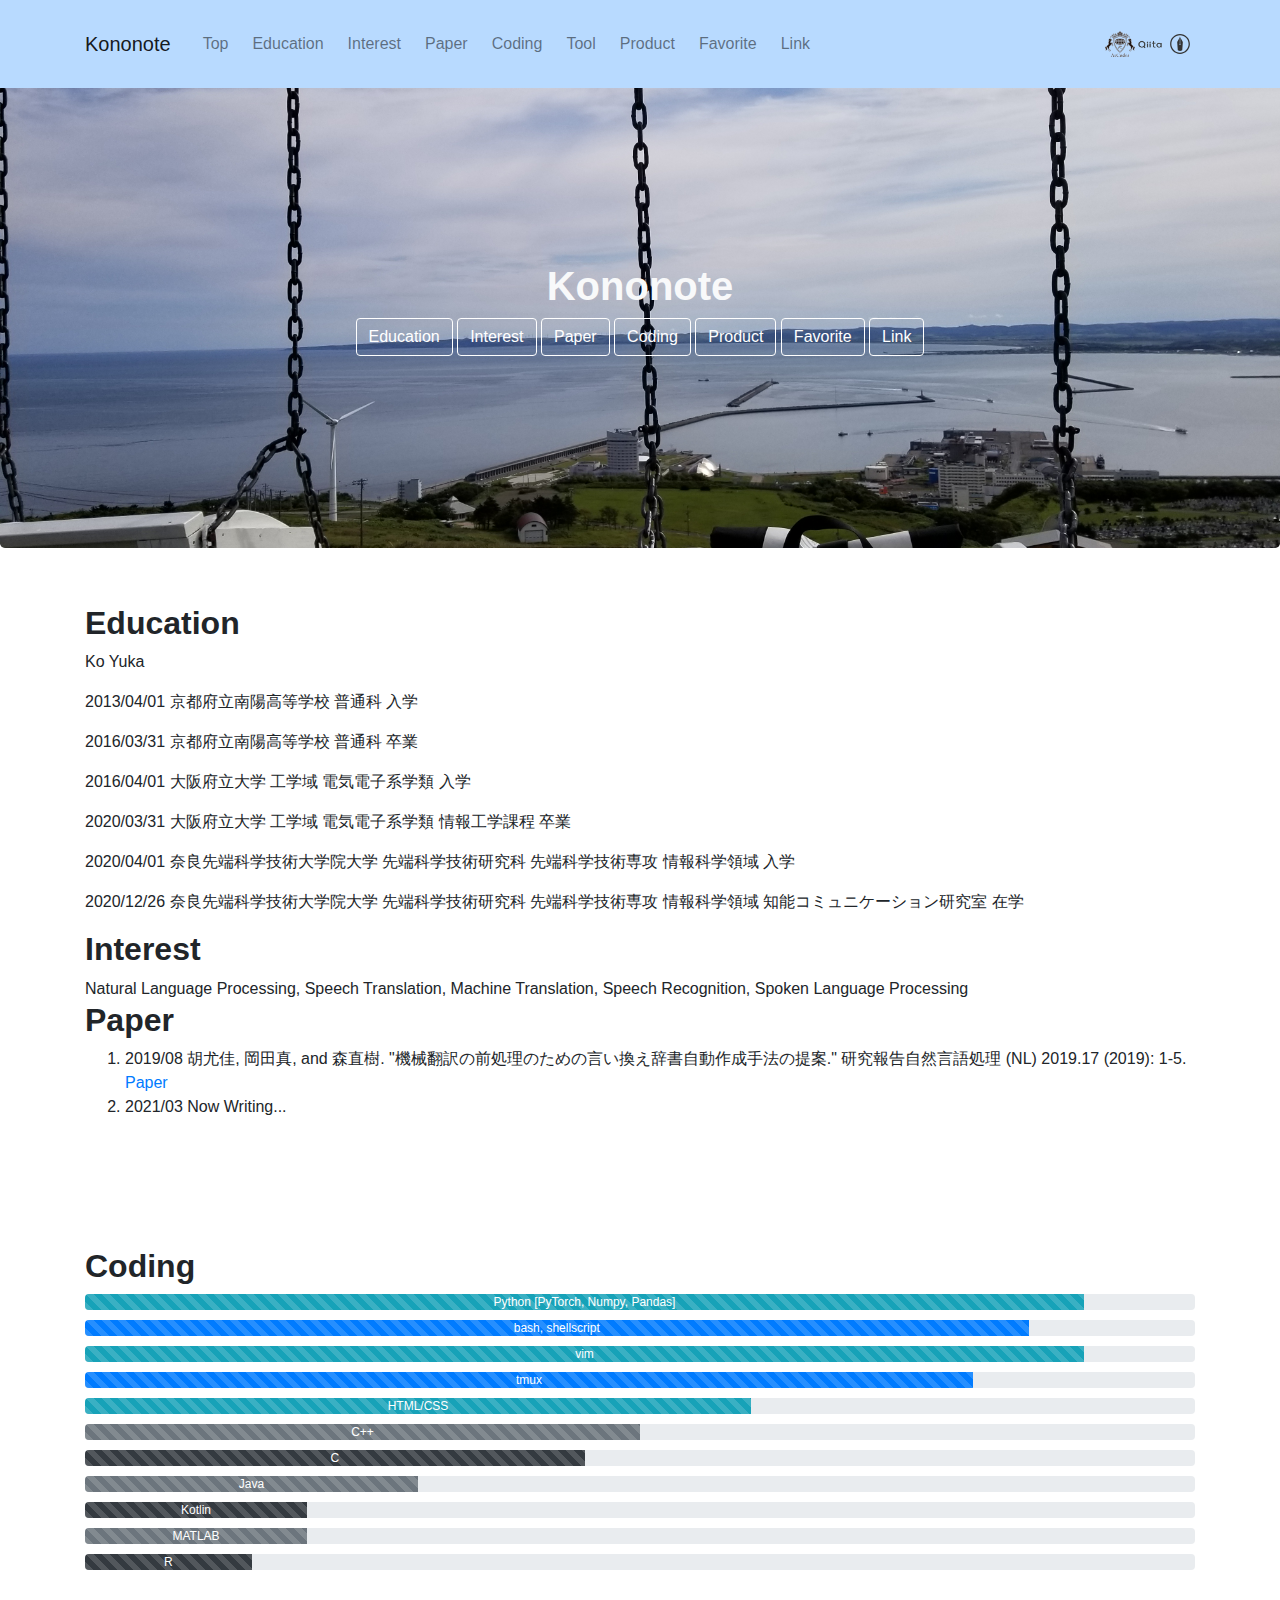
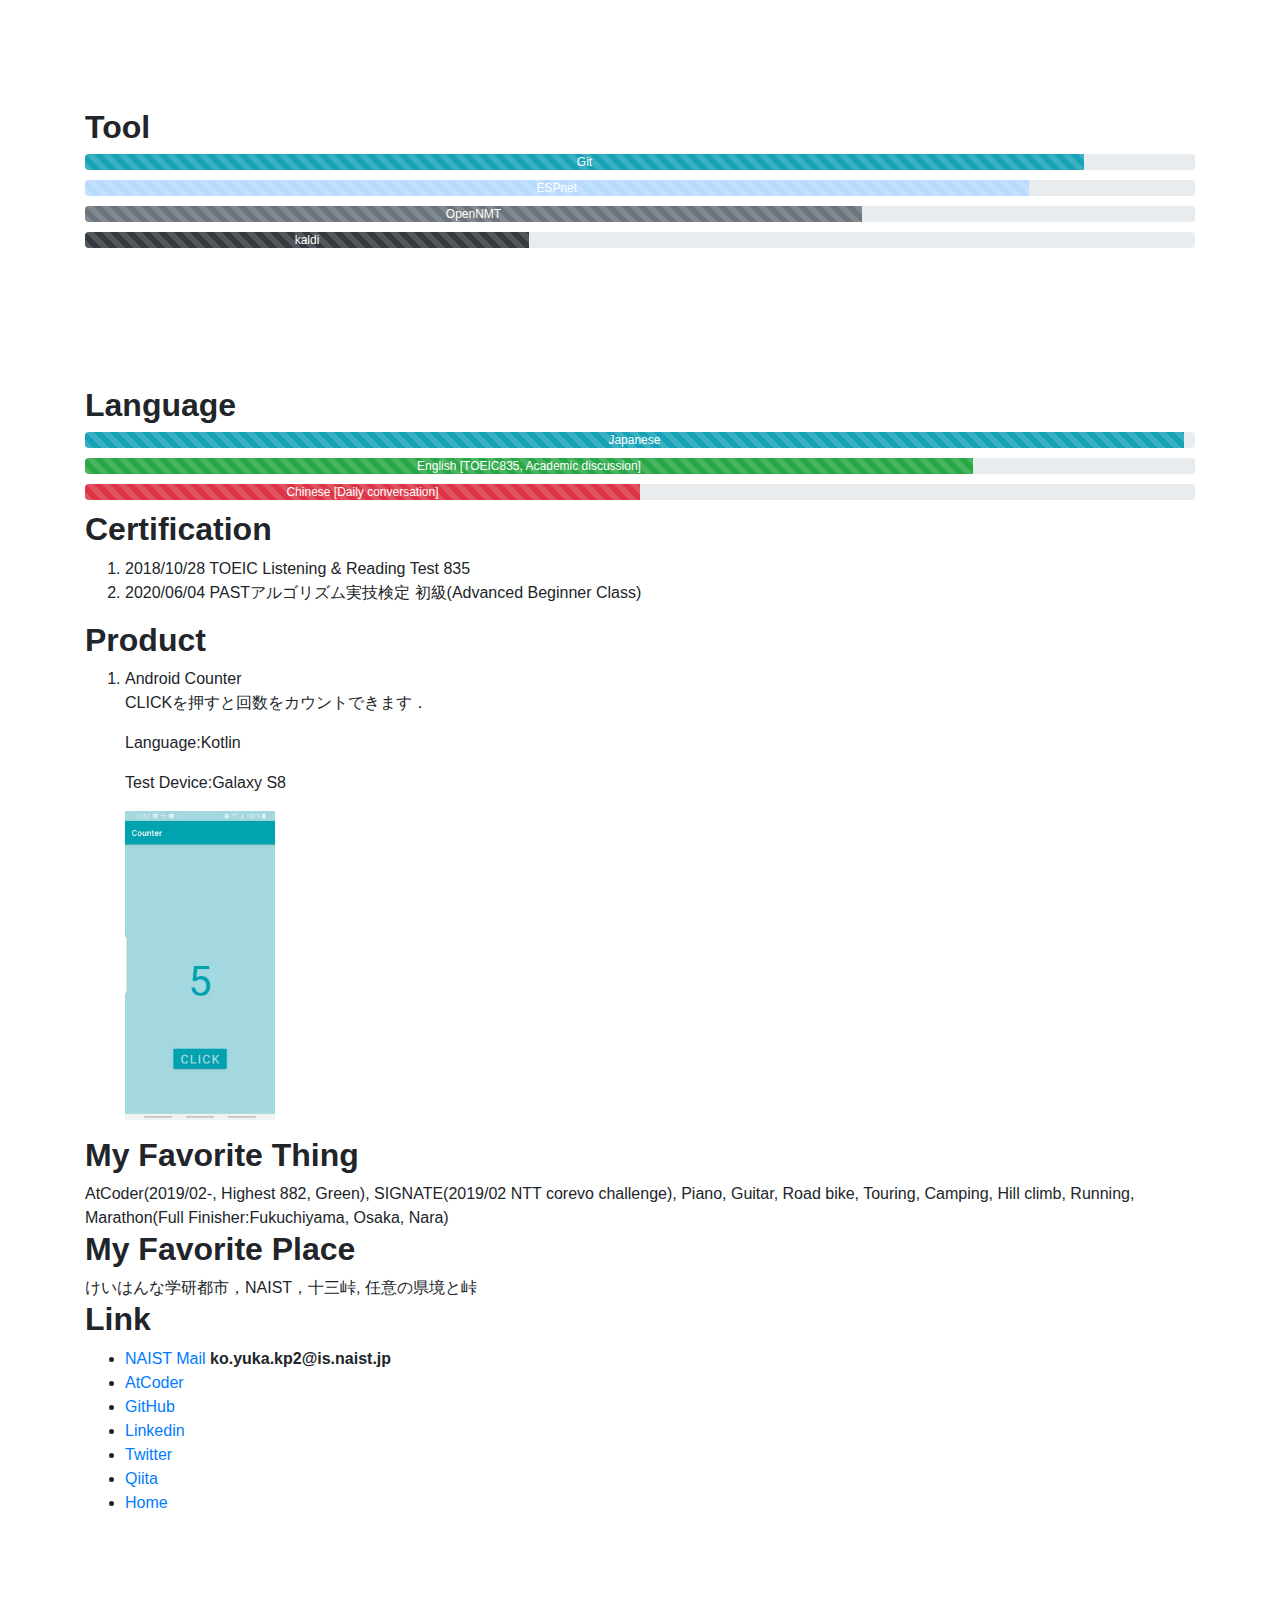
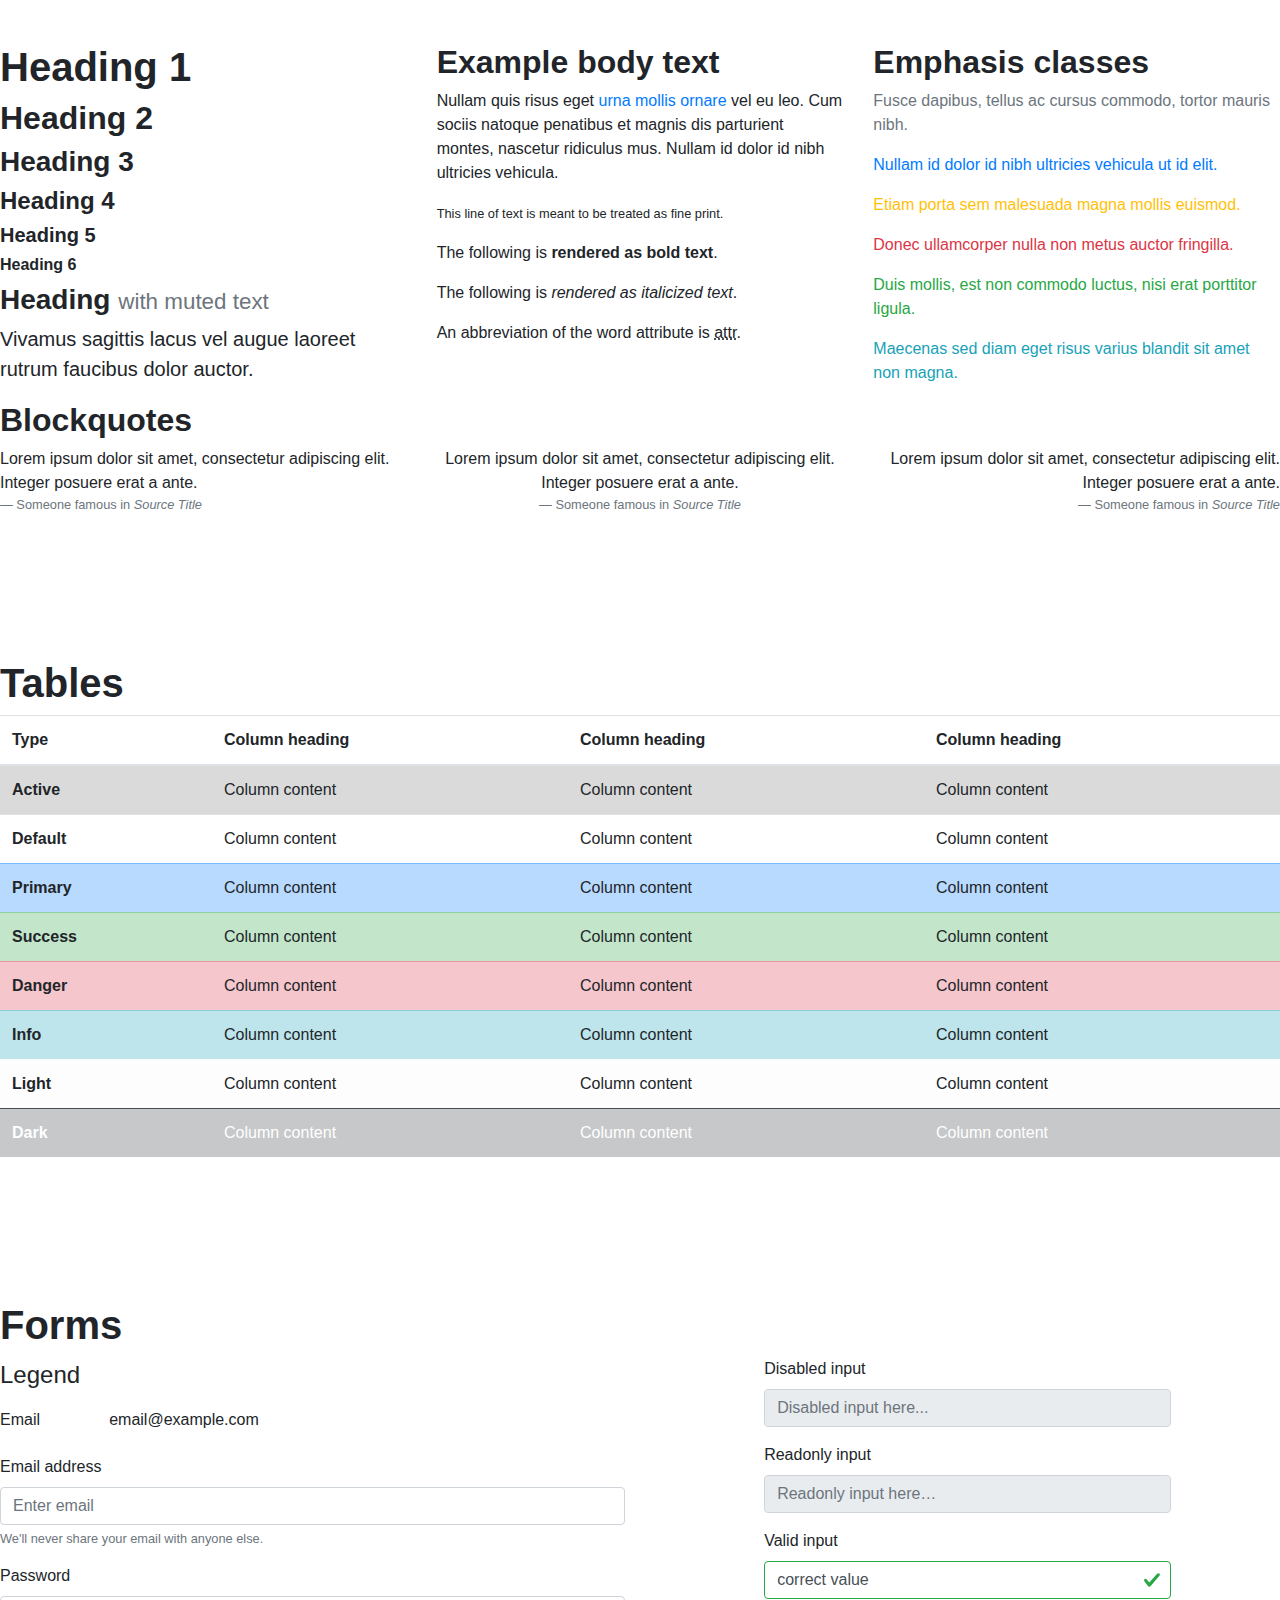
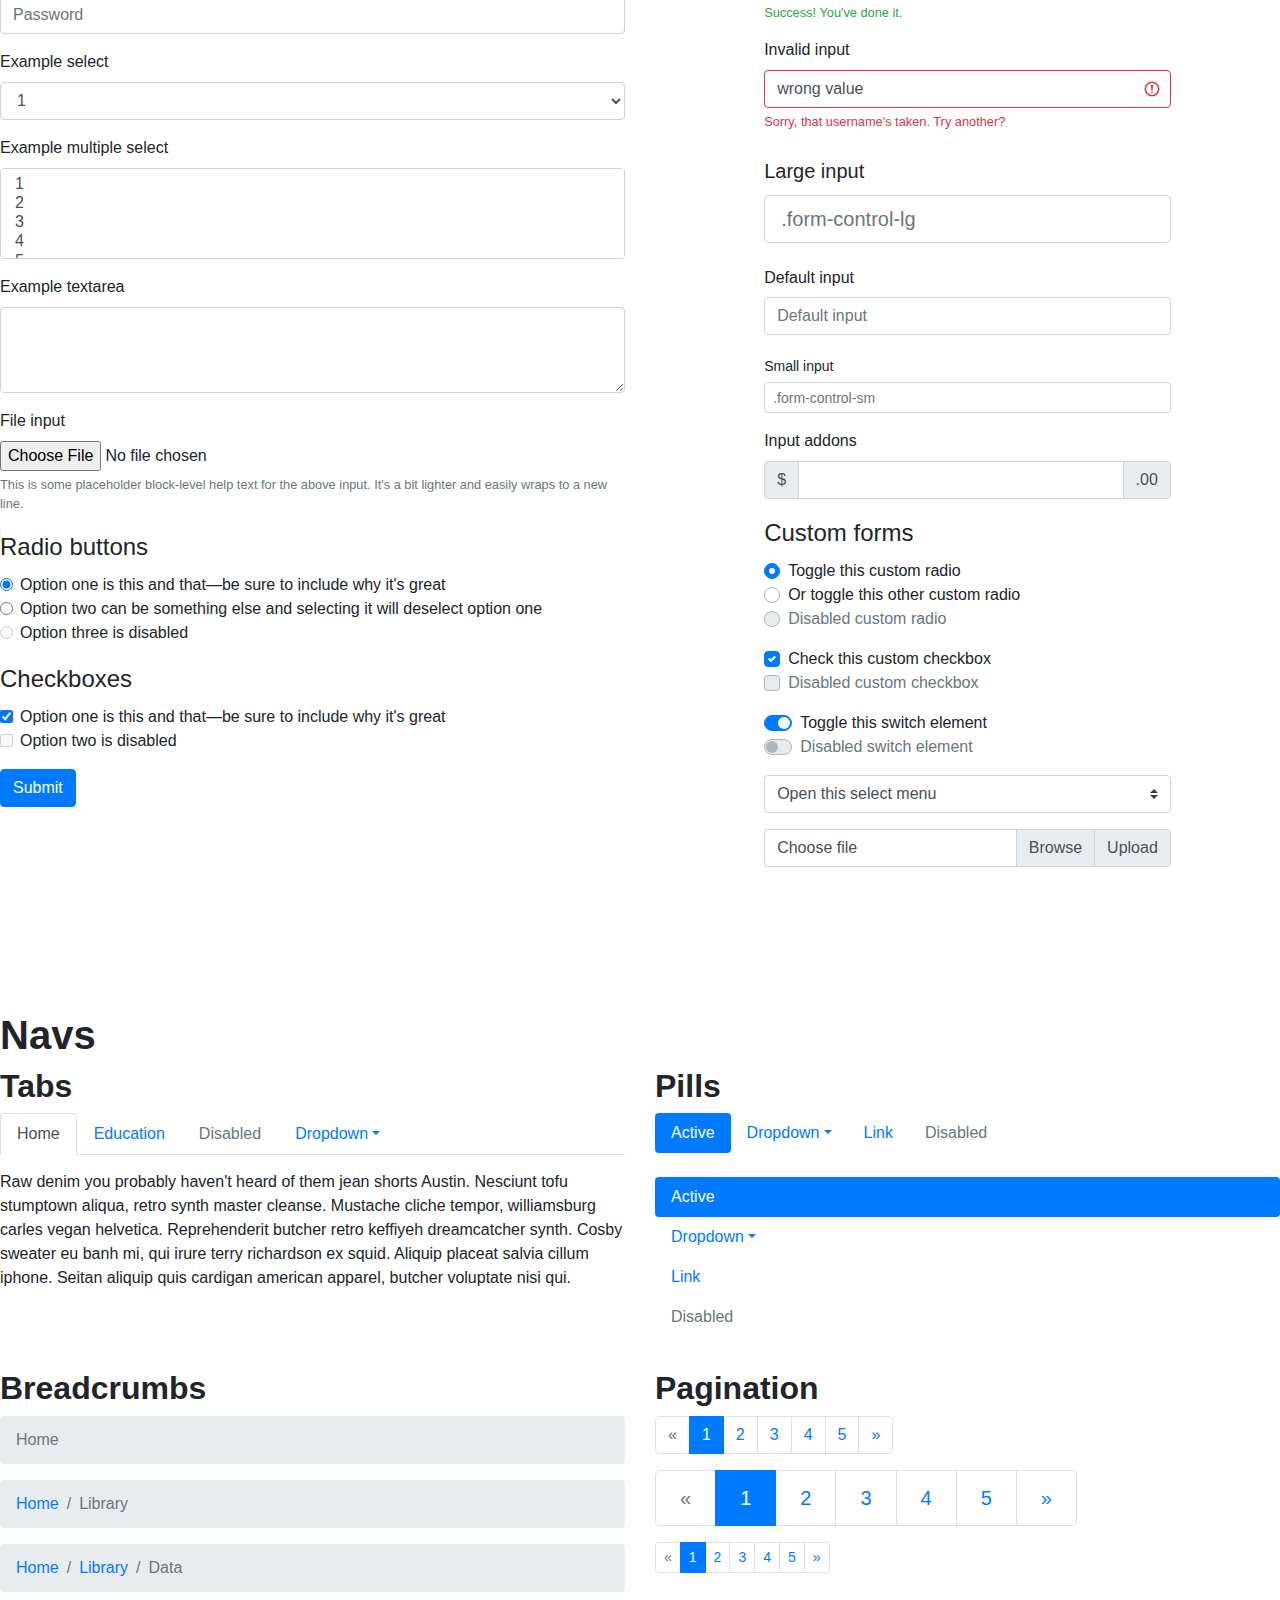
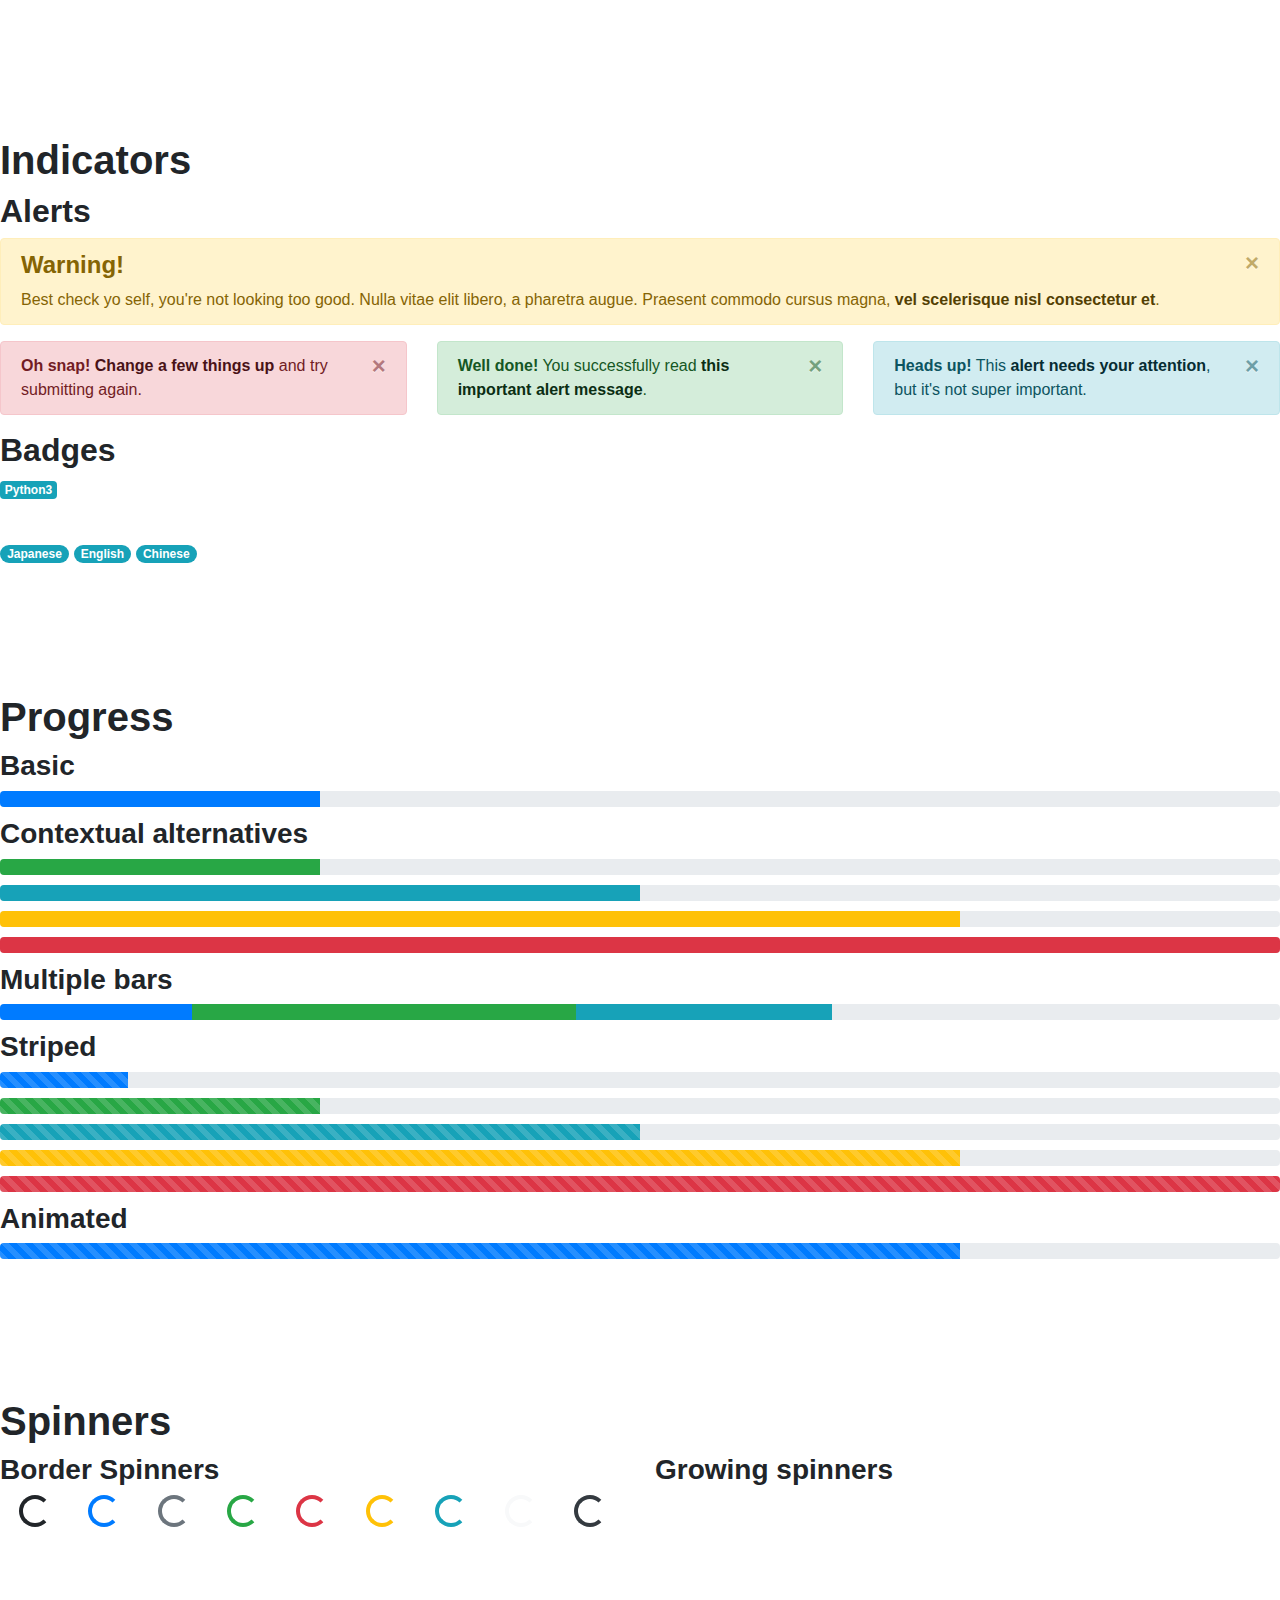
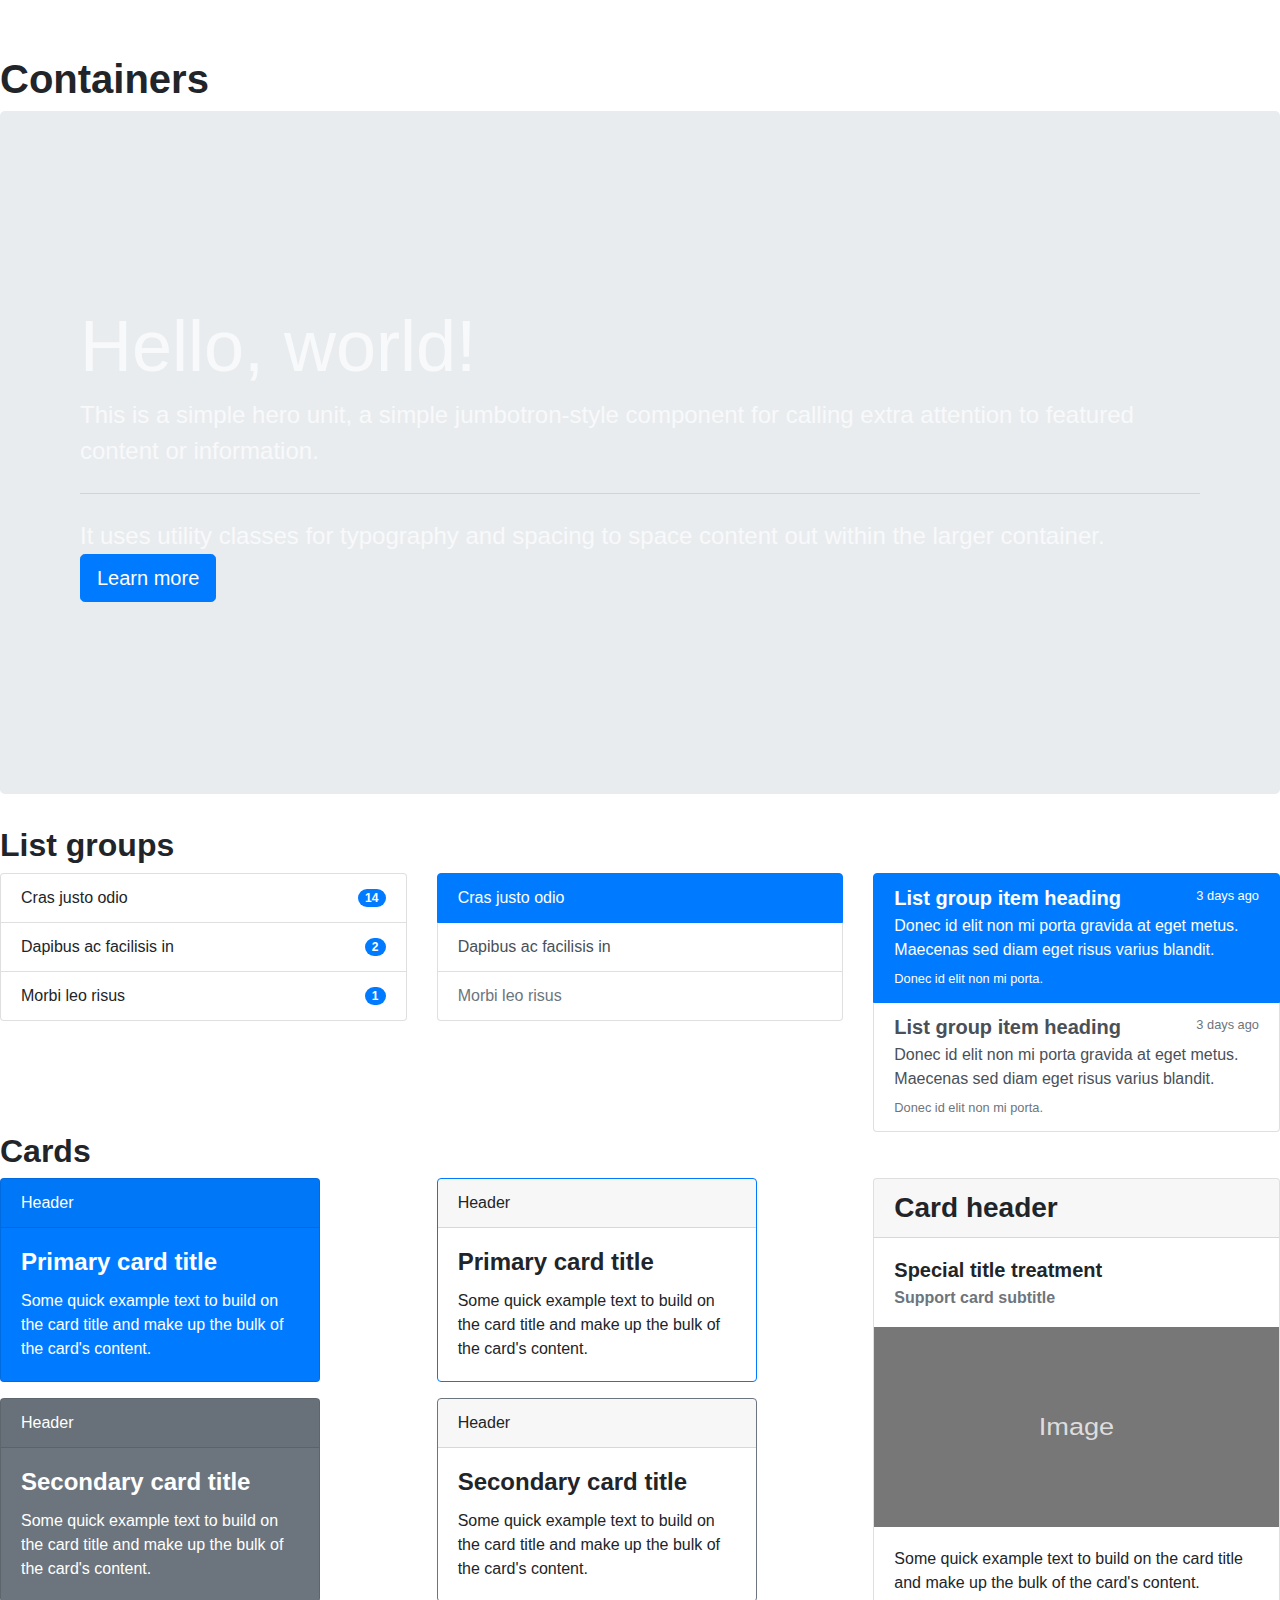
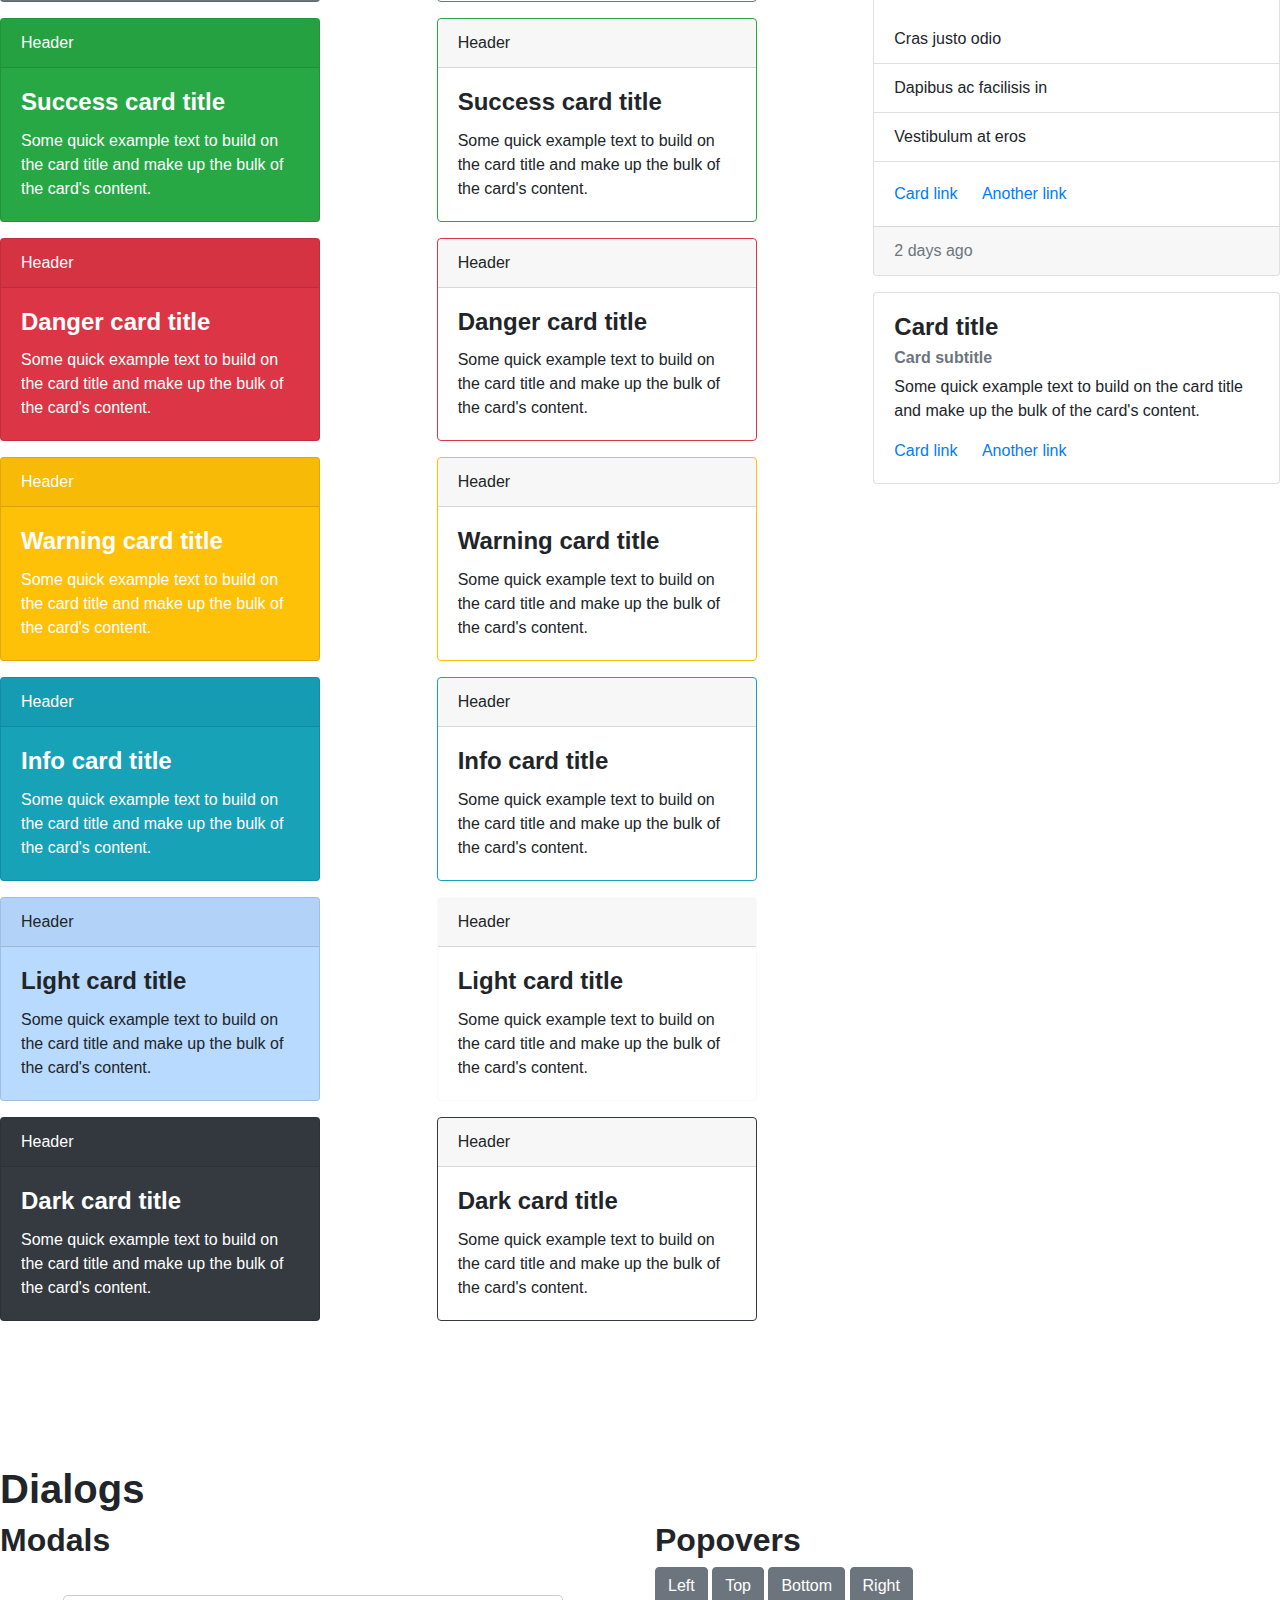
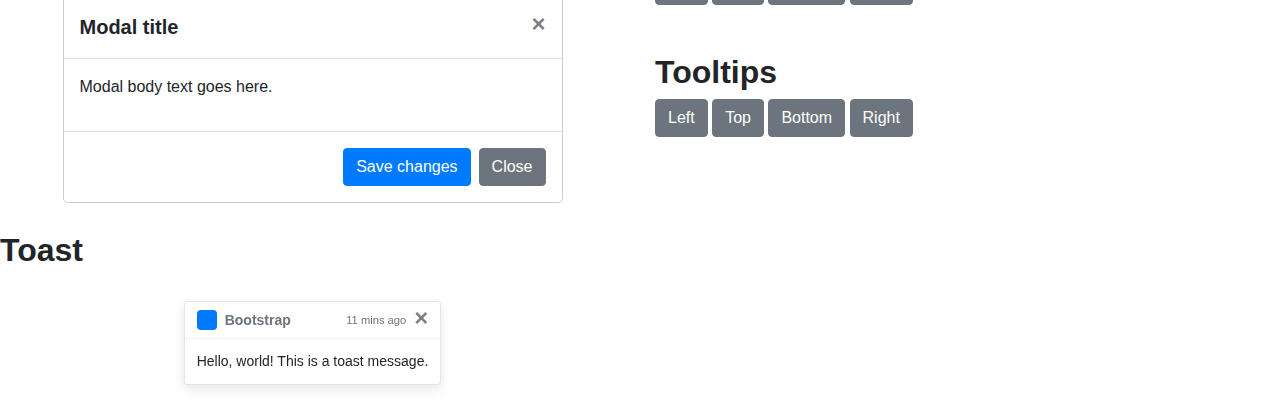
==== bootstrap.html @ acc768dc "[FIX] changed all css to honoka" ====
<!DOCTYPE html>
<html>
<head>
  <meta charset="UTF-8">
  <meta name="viewport" content="width=device-width, initial-scale=1, shrink-to-fit=no">

  <title>Kononote</title>

  <link rel="stylesheet" type="text/css" href="css/bootstrap.css">
  <link rel="stylesheet" href="https://use.fontawesome.com/releases/v5.4.2/css/all.css" integrity="sha384-/rXc/GQVaYpyDdyxK+ecHPVYJSN9bmVFBvjA/9eOB+pb3F2w2N6fc5qB9Ew5yIns" crossorigin="anonymous">

  <style type="text/css">
  .bs-component + .bs-component {
    margin-top: 1rem;
  }
  @media (min-width: 768px) {
    .bs-docs-section {
      margin-top: 8em;
    }
    .bs-component {
      position: relative;
    }
    .bs-component .modal {
      position: relative;
      top: auto;
      right: auto;
      bottom: auto;
      left: auto;
      z-index: 1;
      display: block;
    }
    .bs-component .modal-dialog {
      width: 90%;
    }
    .bs-component .popover {
      position: relative;
      display: inline-block;
      width: 220px;
      margin: 20px;
    }
    .nav-tabs {
      margin-bottom: 15px;
    }
    .progress {
      margin-bottom: 10px;
    }
  }
  </style>
</head>
<body>

<header>
  <nav class="navbar fixed-top navbar-expand-lg navbar-light bg-light p-4">
    <div class="container">
      <a class="navbar-brand" href="#">
<!--        <img src="[data-uri]" width="30" height="30" class="d-inline-block align-top mr-1" alt="honoka">-->
<!--        <img src="swing.jpg" width="30" height="30" class="d-inline-block align-top mr-1" alt="ko">-->
        Kononote
      </a>
      <button class="navbar-toggler" type="button" data-toggle="collapse" data-target="#navbar" aria-controls="navbar" aria-expanded="false" aria-label="Toggle navigation">
        <span class="navbar-toggler-icon"></span>
      </button>

      <div class="collapse navbar-collapse" id="navbar">
        <ul class="navbar-nav mr-auto">
          <li class="nav-item">
            <a class="nav-link" href="#">Top <span class="sr-only">(current)</span></a>
          </li>
          <li class="nav-item dropdown active">
<!--            <a class="nav-link dropdown-toggle" href="#" id="navbarDropdown" role="button" data-toggle="dropdown" aria-haspopup="true" aria-expanded="false">-->
<!--              Live demo-->
<!--            </a>-->
<!--            <div class="dropdown-menu" aria-labelledby="navbar-->
<!--            Dropdown">-->
<!--&lt;!&ndash;              <a class="dropdown-item" href="./bootstrap-ja.html">Japanese Page</a>&ndash;&gt;-->
<!--&lt;!&ndash;              <a class="dropdown-item" href="./bootstrap.html">English Page</a>&ndash;&gt;-->
<!--            </div>-->
          </li>
          <li class="nav-item">
            <a class="nav-link" href="#education">Education</a>
          </li>
          <li class="nav-item">
            <a class="nav-link" href="#interests">Interest</a>
          </li>
      <li class="nav-item">
        <a class="nav-link" href="#papers">Paper</a>
      </li>
      <li class="nav-item">
        <a class="nav-link" href="#coding">Coding</a>
      </li>
      <li class="nav-item">
        <a class="nav-link" href="#tool">Tool</a>
      </li>
      <li class="nav-item">
        <a class="nav-link" href="#product">Product</a>
      </li>
      <li class="nav-item">
        <a class="nav-link" href="#my_favorite_thing">Favorite</a>
      </li>
      <li class="nav-item">
        <a class="nav-link" href="#link">Link</a>
      </li>
        </ul>
        <div style="font-size: 0.5rem;">
<!--          <button type="button" class="btn btn-circle btn-lg"><i class="fab fa-github fa-3x"></i></button>-->
<!--          <button type="button" class="btn btn-circle btn-lg"><i class="fab fa-twitter fa-3x"></i></button>-->
        <i class="fab fa-github fa-3x"></i>
        <i class="fab fa-twitter fa-3x"></i>
        </div>
<!--        <button type="button" class="btn btn-circle btn-lg"><i> <img src="logo_atcoder.svg" width="30px"></i></button>-->
<!--&lt;!&ndash;        <button type="button" class="btn btn-xl btn-circle btn-lg"><i> <img src="qiita_logo.png" width="30px"></button>&ndash;&gt;-->
<!--        <button type="button" class="btn btn-circle btn-lg"><i> <img src="qiita_logo.png" width="30px"></button>-->
<!--        <button type="button" class="btn btn-circle btn-lg"><i> <img src="hatenablog-logo.svg" width="30px"></button>-->

        <i> <img src="logo_atcoder.svg" width="30px"></i>
        <i> <img src="qiita_logo.png" width="30px"></i>
        <i> <img src="hatenablog-logo.svg" width="30px"></i>

      </div>
      </div>
    </div>
  </nav>
</header>

<!--NAIST Mail ko.yuka.kp2@is.naist.jp-->
<!--AtCoder-->
<!--GitHub-->
<!--Linkedin-->
<!--Twitter-->
<!--Qiita-->
<!--Home-->





<!--<div class="container">-->
  <div class="jumbotron  text-center backdrop" style="background:url(swing.jpg) center no-repeat; background-size:cover;">
    <h1>Kononote</h1>
    <a class="btn btn-outline-info" href="#education" role="education">Education</a>
    <a class="btn btn-outline-info" href="#interests" role="interest">Interest</a>
    <a class="btn btn-outline-info" href="#papers" role="paper">Paper</a>
    <a class="btn btn-outline-info" href="#coding" role="coding">Coding</a>
    <a class="btn btn-outline-info" href="#product" role="product">Product</a>
    <a class="btn btn-outline-info" href="#my_favorite_thing" role="favorite">Favorite</a>
    <a class="btn btn-outline-info" href="#link" role="link">Link</a>
  </div>
<!--</div>-->

<div class="container">

  <div class="page-header" id="banner">
    <div class="row my-4">
      <div class="col-12">
<!--        <h1 class="display-">Kononote</h1>-->
<!--        <img src="sakura.jpg" width="100" height="100" class="img-circle">　-->

<!--        <h2 class="">Kononote <small class="text-muted">Ko's Note & Portfolio</small>-->
<!--        </h2>-->
<!--        <p class="lead">Ko's Note & Portfolio</p>-->
      </div>
    </div>
  </div>

  <div class=""contents>
  <h2 id="education" class="contents_inner">Education</h2>
  <p>Ko Yuka</p>
  <p><i class="fas fa-graduation-cap"></i> 2013/04/01  京都府立南陽高等学校 普通科 入学</p>
  <p>2016/03/31  京都府立南陽高等学校 普通科 卒業</p>
  <p>2016/04/01  大阪府立大学 工学域 電気電子系学類 入学</p>
  <p>2020/03/31  大阪府立大学 工学域 電気電子系学類 情報工学課程 卒業</p>
  <p>2020/04/01  奈良先端科学技術大学院大学 先端科学技術研究科 先端科学技術専攻 情報科学領域 入学</p>
  <p>2020/12/26  奈良先端科学技術大学院大学 先端科学技術研究科 先端科学技術専攻 情報科学領域 知能コミュニケーション研究室 在学</p>

  <h2 id="interests" class="contents_inner">Interest</h2>
  Natural Language Processing, Speech Translation, Machine Translation, Speech Recognition, Spoken Language Processing
<!--    <button type="button" class="btn btn-default btn-circle"><i class="glyphicon glyphicon-ok"></i></button>-->
<!--    <button type="button" class="btn btn-primary btn-circle"><i class="glyphicon glyphicon-list"></i></button>-->
<!--    <button type="button" class="btn btn-success btn-circle"><i class="glyphicon glyphicon-link"></i></button>-->
<!--    <button type="button" class="btn btn-info btn-circle"><i class="glyphicon glyphicon-ok"></i></button>-->
<!--    <button type="button" class="btn btn-warning btn-circle"><i class="glyphicon glyphicon-remove"></i></button>-->
<!--    <button type="button" class="btn btn-danger btn-circle"><i class="glyphicon glyphicon-heart"></i></button>-->
<!--    <h2>lg</h2>-->
<!--    <button type="button" class="btn btn-default btn-circle btn-lg"><i class="glyphicon glyphicon-ok"></i></button>-->
<!--    <button type="button" class="btn btn-primary btn-circle btn-lg"><i class="glyphicon glyphicon-list"></i></button>-->
<!--    <button type="button" class="btn btn-success btn-circle btn-lg"><i class="glyphicon glyphicon-link"></i></button>-->
<!--    <button type="button" class="btn btn-info btn-circle btn-lg"><i class="glyphicon glyphicon-ok"></i></button>-->
<!--    <button type="button" class="btn btn-warning btn-circle btn-lg"><i class="glyphicon glyphicon-remove"></i></button>-->
<!--    <button type="button" class="btn btn-danger btn-circle btn-lg"><i class="glyphicon glyphicon-heart"></i></button>-->
<!--    <h2>xl</h2>-->
<!--    <button type="button" class="btn btn-default btn-circle btn-xl"><i class="glyphicon glyphicon-ok"></i></button>-->
<!--    <button type="button" class="btn btn-primary btn-circle btn-xl"><i class="glyphicon glyphicon-list"></i></button>-->
<!--    <button type="button" class="btn btn-success btn-circle btn-xl"><i class="glyphicon glyphicon-link"></i></button>-->
<!--    <button type="button" class="btn btn-info btn-circle btn-xl"><i class="glyphicon glyphicon-ok"></i></button>-->
<!--    <button type="button" class="btn btn-warning btn-circle btn-xl"><i class="glyphicon glyphicon-remove"></i></button>-->
<!--    <button type="button" class="btn btn-danger btn-circle btn-xl"><i class="glyphicon glyphicon-heart"></i></button>-->

  <h2 id="papers" class="contents_inner">Paper</h2>
  <ol>
    <li>2019/08 胡尤佳, 岡田真, and 森直樹. "機械翻訳の前処理のための言い換え辞書自動作成手法の提案." 研究報告自然言語処理 (NL) 2019.17 (2019): 1-5.
      <a href="https://ipsj.ixsq.nii.ac.jp/ej/?action=pages_view_main&active_action=repository_view_main_item_detail&item_id=198858&item_no=1&page_id=13&block_id=8">Paper</a></li>
    <li>2021/03 Now Writing...</li>
  </ol>
<!--  <div id="coding" class="contents_inner">-->
<!--    <h2>Coding</h2>-->
    <section class="bs-docs-section">
      <div class="row">
        <div class="col-lg-12">
          <div class="page-header">
            <h2 id="coding" class="contents_inner">Coding</h2>
          </div>
<!--          <p>Python</p>-->
<!--          <li>PyTorch, Pandas, Numpy</li>-->
<!--          <p>bash(ShellScript)</p>-->
<!--          <p>vim, tmux</p>-->
<!--          <p>C++</p>-->
<!--          <p>C</p>-->
<!--          <p>Java</p>-->
<!--          <p>HTML/CSS</p>-->
<!--          <p>Kotlin</p>-->
<!--          <p>R</p>-->
<!--          <p>MATLAB</p>-->
          <div class="bs-component">
            <div class="progress">
              <div class="progress-bar progress-bar-striped progress-bar-animated bg-info" role="progressbar" aria-valuenow="75" aria-valuemin="0" aria-valuemax="100" style="width: 90%;">Python [PyTorch, Numpy, Pandas]</div>
            </div>
            <div class="progress">
              <div class="progress-bar progress-bar-striped progress-bar-animated" role="progressbar" aria-valuenow="75" aria-valuemin="0" aria-valuemax="100" style="width: 85%;">bash, shellscript</div>
            </div>
            <div class="progress">
              <div class="progress-bar progress-bar-striped progress-bar-animated bg-info" role="progressbar" aria-valuenow="75" aria-valuemin="0" aria-valuemax="100" style="width: 90%;">vim</div>
            </div>
            <div class="progress">
              <div class="progress-bar progress-bar-striped progress-bar-animated" role="progressbar" aria-valuenow="75" aria-valuemin="0" aria-valuemax="100" style="width: 80%;">tmux</div>
            </div>
            <div class="progress">
              <div class="progress-bar progress-bar-striped progress-bar-animated bg-info" role="progressbar" aria-valuenow="75" aria-valuemin="0" aria-valuemax="100" style="width: 60%;">HTML/CSS</div>
            </div>
            <div class="progress">
              <div class="progress-bar progress-bar-striped progress-bar-animated bg-secondary" role="progressbar" aria-valuenow="75" aria-valuemin="0" aria-valuemax="100" style="width: 50%;">C++</div>
            </div>
            <div class="progress">
              <div class="progress-bar progress-bar-striped progress-bar-animated bg-dark" role="progressbar" aria-valuenow="75" aria-valuemin="0" aria-valuemax="100" style="width: 45%;">C</div>
            </div>
            <div class="progress">
              <div class="progress-bar progress-bar-striped progress-bar-animated bg-secondary" role="progressbar" aria-valuenow="75" aria-valuemin="0" aria-valuemax="100" style="width: 30%;">Java</div>
            </div>
            <div class="progress">
              <div class="progress-bar progress-bar-striped progress-bar-animated bg-dark" role="progressbar" aria-valuenow="75" aria-valuemin="0" aria-valuemax="100" style="width: 20%;">Kotlin</div>
            </div>
            <div class="progress">
              <div class="progress-bar progress-bar-striped progress-bar-animated bg-secondary" role="progressbar" aria-valuenow="75" aria-valuemin="0" aria-valuemax="100" style="width: 20%;">MATLAB</div>
            </div>
            <div class="progress">
              <div class="progress-bar progress-bar-striped progress-bar-animated bg-dark" role="progressbar" aria-valuenow="75" aria-valuemin="0" aria-valuemax="100" style="width: 15%;">R</div>
            </div>

          </div>
        </div>
      </div>
    </section>
<!--  </div>-->

    <!-- Progress bars
================================================== -->
    <section class="bs-docs-section">
      <div class="row">
        <div class="col-lg-12">
          <div class="page-header">
            <h2 id="tool" class="contents_inner">Tool</h2>
          </div>
          <div class="bs-component">
            <div class="progress">
              <div class="progress-bar progress-bar-striped bg-info progress-bar-animated" role="progressbar" aria-valuenow="75" aria-valuemin="0" aria-valuemax="100" style="width: 90%;">Git</div>
            </div>
            <div class="progress">
              <div class="progress-bar progress-bar-striped progress-bar-animated bg-light" role="progressbar" aria-valuenow="75" aria-valuemin="0" aria-valuemax="100" style="width: 85%;">ESPnet</div>
            </div>
            <div class="progress">
              <div class="progress-bar progress-bar-striped progress-bar-animated bg-secondary" role="progressbar" aria-valuenow="75" aria-valuemin="0" aria-valuemax="100" style="width: 70%;">OpenNMT</div>
            </div>
            <div class="progress">
              <div class="progress-bar progress-bar-striped progress-bar-animated bg-dark" role="progressbar" aria-valuenow="75" aria-valuemin="0" aria-valuemax="100" style="width: 40%;">kaldi</div>
            </div>
          </div>
        </div>
      </div>
    </section>
  </div>
  <!-- Progress bars
================================================== -->
  <section class="bs-docs-section">
    <div class="row">
      <div class="col-lg-12">
        <div class="page-header">
          <h2 id="language" class="contents_inner">Language</h2>
        </div>
        <div class="bs-component">
          <div class="progress">
            <div class="progress-bar progress-bar-striped bg-info progress-bar-animated" role="progressbar" aria-valuenow="75" aria-valuemin="0" aria-valuemax="100" style="width: 99%;">Japanese</div>
          </div>
          <div class="progress">
            <div class="progress-bar progress-bar-striped progress-bar-animated bg-success" role="progressbar" aria-valuenow="75" aria-valuemin="0" aria-valuemax="100" style="width: 80%;">English [TOEIC835, Academic discussion]</div>
          </div>
          <div class="progress">
            <div class="progress-bar progress-bar-striped progress-bar-animated bg-danger" role="progressbar" aria-valuenow="75" aria-valuemin="0" aria-valuemax="100" style="width: 50%;">Chinese [Daily conversation]</div>
          </div>
        </div>
      </div>
    </div>
  </section>
<!--  <ol>-->
<!--    <li>Japanese : Native</li>-->
<!--    <li>English : Academic duscussion in English, 2018/10/28 TOEIC Listening & Reading Test 835</li>-->
<!--    <li>Chinese : Daily conversation</li>-->
<!--  </ol>-->

<h2 id="certification" class="contents_inner">Certification</h2>
  <ol>
    <li>2018/10/28 TOEIC Listening & Reading Test 835</li>
    <li>2020/06/04 PASTアルゴリズム実技検定 初級(Advanced Beginner Class)</li>
  </ol>
  <!--            <p>2020/06/04 PAST Practical Algorithm Skill Test Advanced Beginner Class</p>-->

  <h2 id="product" class="contents_inner">Product</h2>
  <!--        <h3>Android Counter</h3>-->
  <ol>
    <li>Android Counter</li>
    <p>CLICKを押すと回数をカウントできます．</p>
    <p>Language:Kotlin</p>
    <p>Test Device:Galaxy S8</p>
    <img src="counter.jpg" width="150">

  </ol>

  <h2 id="my_favorite_thing" class="contents_inner">My Favorite Thing</h2>
  AtCoder(2019/02-, Highest 882, Green), SIGNATE(2019/02 NTT corevo challenge), Piano, Guitar, Road bike, Touring, Camping, Hill climb, Running, Marathon(Full Finisher:Fukuchiyama, Osaka, Nara)

  <h2 id="my_favorite_place" class="contents_inner">My Favorite Place</h2>
  けいはんな学研都市，NAIST，十三峠, 任意の県境と峠
<!--  <h2>Knowledge</h2>-->
<!--  <h2 id="book" class="contents_inner">Read Books</h2>-->

  <h2 id="link" class="contents_inner">Link</h2>

  <ul>
    <li><a href="mailto:ko.yuka.kp2@is.naist.jp">NAIST Mail</a> <strong>ko.yuka.kp2@is.naist.jp</strong></li>
    <li><a href="https://atcoder.jp/users/keiouok">AtCoder</a></li>
    <li><a href="https://github.com/keiouok">GitHub</a></li>
    <li><a href="https://www.linkedin.com/in/yuka-ko-8189a41aa/">Linkedin</a></li>
    <li><a href="https://twitter.com/keiouok">Twitter</a></li>
    <li><a href="https://qiita.com/keiouok">Qiita</a></li>
    <li><a href="https://keiouok.github.io/">Home</a></li>
  </ul>
  </div>
<!--</div>-->
  <!-- Typography
  ================================================== -->
  <section class="bs-docs-section">
    <div class="row">
      <div class="col-lg-12">
        <div class="page-header">
<!--          <h1 id="typography">Typography</h1 id="typography">-->
        </div>
      </div>
    </div>

    <!-- Headings -->

    <div class="row">
      <div class="col-lg-4">
        <div class="bs-component">
          <h1>Heading 1</h1>
          <h2>Heading 2</h2>
          <h3>Heading 3</h3>
          <h4>Heading 4</h4>
          <h5>Heading 5</h5>
          <h6>Heading 6</h6>
          <h3>
            Heading
            <small class="text-muted">with muted text</small>
          </h3>
          <p class="lead">Vivamus sagittis lacus vel augue laoreet rutrum faucibus dolor auctor.</p>
        </div>
      </div>
      <div class="col-lg-4">
        <div class="bs-component">
          <h2>Example body text</h2>
          <p>Nullam quis risus eget <a href="#">urna mollis ornare</a> vel eu leo. Cum sociis natoque penatibus et magnis dis parturient montes, nascetur ridiculus mus. Nullam id dolor id nibh ultricies vehicula.</p>
          <p><small>This line of text is meant to be treated as fine print.</small></p>
          <p>The following is <strong>rendered as bold text</strong>.</p>
          <p>The following is <em>rendered as italicized text</em>.</p>
          <p>An abbreviation of the word attribute is <abbr title="attribute">attr</abbr>.</p>
        </div>

      </div>
      <div class="col-lg-4">
        <div class="bs-component">
          <h2>Emphasis classes</h2>
          <p class="text-muted">Fusce dapibus, tellus ac cursus commodo, tortor mauris nibh.</p>
          <p class="text-primary">Nullam id dolor id nibh ultricies vehicula ut id elit.</p>
          <p class="text-warning">Etiam porta sem malesuada magna mollis euismod.</p>
          <p class="text-danger">Donec ullamcorper nulla non metus auctor fringilla.</p>
          <p class="text-success">Duis mollis, est non commodo luctus, nisi erat porttitor ligula.</p>
          <p class="text-info">Maecenas sed diam eget risus varius blandit sit amet non magna.</p>
        </div>

      </div>
    </div>

    <!-- Blockquotes -->

    <div class="row">
      <div class="col-lg-12">
        <h2 id="type-blockquotes">Blockquotes</h2>
      </div>
    </div>
    <div class="row">
      <div class="col-lg-4">
        <div class="bs-component">
          <blockquote class="blockquote">
            <p class="mb-0">Lorem ipsum dolor sit amet, consectetur adipiscing elit. Integer posuere erat a ante.</p>
            <footer class="blockquote-footer">Someone famous in <cite title="Source Title">Source Title</cite></footer>
          </blockquote>
        </div>
      </div>
      <div class="col-lg-4">
        <div class="bs-component">
          <blockquote class="blockquote text-center">
            <p class="mb-0">Lorem ipsum dolor sit amet, consectetur adipiscing elit. Integer posuere erat a ante.</p>
            <footer class="blockquote-footer">Someone famous in <cite title="Source Title">Source Title</cite></footer>
          </blockquote>
        </div>
      </div>
      <div class="col-lg-4">
        <div class="bs-component">
          <blockquote class="blockquote text-right">
            <p class="mb-0">Lorem ipsum dolor sit amet, consectetur adipiscing elit. Integer posuere erat a ante.</p>
            <footer class="blockquote-footer">Someone famous in <cite title="Source Title">Source Title</cite></footer>
          </blockquote>
        </div>
      </div>
    </div>
  </section>

  <!-- Tables
  ================================================== -->
  <section class="bs-docs-section">

    <div class="row">
      <div class="col-lg-12">
        <div class="page-header">

          <h1 id="tables">Tables</h1>
        </div>

        <div class="bs-component">
          <table class="table table-hover">
            <thead>
              <tr>
                <th scope="col">Type</th>
                <th scope="col">Column heading</th>
                <th scope="col">Column heading</th>
                <th scope="col">Column heading</th>
              </tr>
            </thead>
            <tbody>
              <tr class="table-active">
                <th scope="row">Active</th>
                <td>Column content</td>
                <td>Column content</td>
                <td>Column content</td>
              </tr>
              <tr>
                <th scope="row">Default</th>
                <td>Column content</td>
                <td>Column content</td>
                <td>Column content</td>
              </tr>
              <tr class="table-primary">
                <th scope="row">Primary</th>
                <td>Column content</td>
                <td>Column content</td>
                <td>Column content</td>
              </tr>
<!--              <tr class="table-secondary">-->
<!--                <th scope="row">Secondary</th>-->
<!--                <td>Column content</td>-->
<!--                <td>Column content</td>-->
<!--                <td>Column content</td>-->
<!--              </tr>-->
              <tr class="table-success">
                <th scope="row">Success</th>
                <td>Column content</td>
                <td>Column content</td>
                <td>Column content</td>
              </tr>
              <tr class="table-danger">
                <th scope="row">Danger</th>
                <td>Column content</td>
                <td>Column content</td>
                <td>Column content</td>
              </tr>
<!--              <tr class="table-warning">-->
<!--                <th scope="row">Warning</th>-->
<!--                <td>Column content</td>-->
<!--                <td>Column content</td>-->
<!--                <td>Column content</td>-->
<!--              </tr>-->
              <tr class="table-info">
                <th scope="row">Info</th>
                <td>Column content</td>
                <td>Column content</td>
                <td>Column content</td>
              </tr>
              <tr class="table-light">
                <th scope="row">Light</th>
                <td>Column content</td>
                <td>Column content</td>
                <td>Column content</td>
              </tr>
              <tr class="table-dark">
                <th scope="row">Dark</th>
                <td>Column content</td>
                <td>Column content</td>
                <td>Column content</td>
              </tr>
            </tbody>
          </table>
        </div><!-- /example -->
      </div>
    </div>
  </section>

  <!-- Forms
  ================================================== -->
  <section class="bs-docs-section">
    <div class="row">
      <div class="col-lg-12">
        <div class="page-header">
          <h1 id="forms">Forms</h1>
        </div>
      </div>
    </div>

    <div class="row">
      <div class="col-lg-6">
        <div class="bs-component">
          <form>
            <fieldset>
              <legend>Legend</legend>
              <div class="form-group row">
                <label for="staticEmail" class="col-sm-2 col-form-label">Email</label>
                <div class="col-sm-10">
                  <input type="text" readonly class="form-control-plaintext" id="staticEmail" value="email@example.com">
                </div>
              </div>
              <div class="form-group">
                <label for="exampleInputEmail1">Email address</label>
                <input type="email" class="form-control" id="exampleInputEmail1" aria-describedby="emailHelp" placeholder="Enter email">
                <small id="emailHelp" class="form-text text-muted">We'll never share your email with anyone else.</small>
              </div>
              <div class="form-group">
                <label for="exampleInputPassword1">Password</label>
                <input type="password" class="form-control" id="exampleInputPassword1" placeholder="Password">
              </div>
              <div class="form-group">
                <label for="exampleSelect1">Example select</label>
                <select class="form-control" id="exampleSelect1">
                  <option>1</option>
                  <option>2</option>
                  <option>3</option>
                  <option>4</option>
                  <option>5</option>
                </select>
              </div>
              <div class="form-group">
                <label for="exampleSelect2">Example multiple select</label>
                <select multiple class="form-control" id="exampleSelect2">
                  <option>1</option>
                  <option>2</option>
                  <option>3</option>
                  <option>4</option>
                  <option>5</option>
                </select>
              </div>
              <div class="form-group">
                <label for="exampleTextarea">Example textarea</label>
                <textarea class="form-control" id="exampleTextarea" rows="3"></textarea>
              </div>
              <div class="form-group">
                <label for="exampleInputFile">File input</label>
                <input type="file" class="form-control-file" id="exampleInputFile" aria-describedby="fileHelp">
                <small id="fileHelp" class="form-text text-muted">This is some placeholder block-level help text for the above input. It's a bit lighter and easily wraps to a new line.</small>
              </div>
              <fieldset class="form-group">
                <legend>Radio buttons</legend>
                <div class="form-check">
                  <label class="form-check-label">
                    <input type="radio" class="form-check-input" name="optionsRadios" id="optionsRadios1" value="option1" checked>
                    Option one is this and that&mdash;be sure to include why it's great
                  </label>
                </div>
                <div class="form-check">
                <label class="form-check-label">
                    <input type="radio" class="form-check-input" name="optionsRadios" id="optionsRadios2" value="option2">
                    Option two can be something else and selecting it will deselect option one
                  </label>
                </div>
                <div class="form-check disabled">
                <label class="form-check-label">
                    <input type="radio" class="form-check-input" name="optionsRadios" id="optionsRadios3" value="option3" disabled>
                    Option three is disabled
                  </label>
                </div>
              </fieldset>
              <fieldset class="form-group">
                <legend>Checkboxes</legend>
                <div class="form-check">
                  <label class="form-check-label">
                    <input class="form-check-input" type="checkbox" value="" checked>
                    Option one is this and that&mdash;be sure to include why it's great
                  </label>
                </div>
                <div class="form-check disabled">
                  <label class="form-check-label">
                    <input class="form-check-input" type="checkbox" value="" disabled>
                    Option two is disabled
                  </label>
                </div>
              </fieldset>
              <button type="submit" class="btn btn-primary">Submit</button>
            </fieldset>
          </form>
        </div>
      </div>
      <div class="col-lg-4 offset-lg-1">

        <form class="bs-component">
          <div class="form-group">
            <fieldset disabled>
              <label class="control-label" for="disabledInput">Disabled input</label>
              <input class="form-control" id="disabledInput" type="text" placeholder="Disabled input here..." disabled="">
            </fieldset>
          </div>

          <div class="form-group">
            <fieldset>
              <label class="control-label" for="readOnlyInput">Readonly input</label>
              <input class="form-control" id="readOnlyInput" type="text" placeholder="Readonly input here…" readonly>
            </fieldset>
          </div>

          <div class="form-group has-success">
            <label class="form-control-label" for="inputSuccess1">Valid input</label>
            <input type="text" value="correct value" class="form-control is-valid" id="inputValid">
            <div class="valid-feedback">Success! You've done it.</div>
          </div>

          <div class="form-group has-danger">
            <label class="form-control-label" for="inputDanger1">Invalid input</label>
            <input type="text" value="wrong value" class="form-control is-invalid" id="inputInvalid">
            <div class="invalid-feedback">Sorry, that username's taken. Try another?</div>
          </div>

          <div class="form-group">
            <label class="col-form-label col-form-label-lg" for="inputLarge">Large input</label>
            <input class="form-control form-control-lg" type="text" placeholder=".form-control-lg" id="inputLarge">
          </div>

          <div class="form-group">
            <label class="col-form-label" for="inputDefault">Default input</label>
            <input type="text" class="form-control" placeholder="Default input" id="inputDefault">
          </div>

          <div class="form-group">
            <label class="col-form-label col-form-label-sm" for="inputSmall">Small input</label>
            <input class="form-control form-control-sm" type="text" placeholder=".form-control-sm" id="inputSmall">
          </div>

          <div class="form-group">
            <label class="control-label">Input addons</label>
            <div class="form-group">
              <div class="input-group mb-3">
                <div class="input-group-prepend">
                  <span class="input-group-text">$</span>
                </div>
                <input type="text" class="form-control" aria-label="Amount (to the nearest dollar)">
                <div class="input-group-append">
                  <span class="input-group-text">.00</span>
                </div>
              </div>
            </div>
          </div>
        </form>

        <div class="bs-component">
          <fieldset>
            <legend>Custom forms</legend>
            <div class="form-group">
              <div class="custom-control custom-radio">
                <input type="radio" id="customRadio1" name="customRadio" class="custom-control-input" checked>
                <label class="custom-control-label" for="customRadio1">Toggle this custom radio</label>
              </div>
              <div class="custom-control custom-radio">
                <input type="radio" id="customRadio2" name="customRadio" class="custom-control-input">
                <label class="custom-control-label" for="customRadio2">Or toggle this other custom radio</label>
              </div>
              <div class="custom-control custom-radio">
                <input type="radio" id="customRadio3" name="customRadio" class="custom-control-input" disabled>
                <label class="custom-control-label" for="customRadio3">Disabled custom radio</label>
              </div>
            </div>
            <div class="form-group">
              <div class="custom-control custom-checkbox">
                <input type="checkbox" class="custom-control-input" id="customCheck1" checked>
                <label class="custom-control-label" for="customCheck1">Check this custom checkbox</label>
              </div>
              <div class="custom-control custom-checkbox">
                <input type="checkbox" class="custom-control-input" id="customCheck2" disabled>
                <label class="custom-control-label" for="customCheck2">Disabled custom checkbox</label>
              </div>
            </div>
            <div class="form-group">
              <div class="custom-control custom-switch">
                <input type="checkbox" class="custom-control-input" id="customSwitch1" checked="">
                <label class="custom-control-label" for="customSwitch1">Toggle this switch element</label>
              </div>
              <div class="custom-control custom-switch">
                <input type="checkbox" class="custom-control-input" disabled="" id="customSwitch2">
                <label class="custom-control-label" for="customSwitch2">Disabled switch element</label>
              </div>
            </div>
            <div class="form-group">
              <select class="custom-select">
                <option selected>Open this select menu</option>
                <option value="1">One</option>
                <option value="2">Two</option>
                <option value="3">Three</option>
              </select>
            </div>
            <div class="form-group">
              <div class="input-group mb-3">
                <div class="custom-file">
                  <input type="file" class="custom-file-input" id="inputGroupFile02">
                  <label class="custom-file-label" for="inputGroupFile02">Choose file</label>
                </div>
                <div class="input-group-append">
                  <span class="input-group-text" id="">Upload</span>
                </div>
              </div>
            </div>
          </fieldset>
        </div>

      </div>
    </div>
  </section>

  <!-- Navs
  ================================================== -->
  <section class="bs-docs-section">

    <div class="row">
      <div class="col-lg-12">
        <div class="page-header">
          <h1 id="navs">Navs</h1>
        </div>
      </div>
    </div>

    <div class="row" style="margin-bottom: 2rem;">
      <div class="col-lg-6">
        <h2 id="nav-tabs">Tabs</h2>
        <div class="bs-component">
          <ul class="nav nav-tabs">
            <li class="nav-item">
              <a class="nav-link active" data-toggle="tab" href="#home">Home</a>
            </li>
            <li class="nav-item">
<!--              <a class="nav-link" data-toggle="tab" href="#profile">Profile</a>-->
              <a class="nav-link" data-toggle="tab" href="#education">Education</a>
            </li>
            <li class="nav-item">
              <a class="nav-link disabled" href="#">Disabled</a>
            </li>
            <li class="nav-item dropdown">
              <a class="nav-link dropdown-toggle" data-toggle="dropdown" href="#" role="button" aria-haspopup="true" aria-expanded="false">Dropdown</a>
              <div class="dropdown-menu">
                <a class="dropdown-item" href="#">Action</a>
                <a class="dropdown-item" href="#">Another action</a>
                <a class="dropdown-item" href="#">Something else here</a>
                <div class="dropdown-divider"></div>
                <a class="dropdown-item" href="#">Separated link</a>
              </div>
            </li>
          </ul>
          <div id="myTabContent" class="tab-content">
            <div class="tab-pane fade show active" id="home">
              <p>Raw denim you probably haven't heard of them jean shorts Austin. Nesciunt tofu stumptown aliqua, retro synth master cleanse. Mustache cliche tempor, williamsburg carles vegan helvetica. Reprehenderit butcher retro keffiyeh dreamcatcher synth. Cosby sweater eu banh mi, qui irure terry richardson ex squid. Aliquip placeat salvia cillum iphone. Seitan aliquip quis cardigan american apparel, butcher voluptate nisi qui.</p>
            </div>
            <div class="tab-pane fade" id="profile">
              <p>Food truck fixie locavore, accusamus mcsweeney's marfa nulla single-origin coffee squid. Exercitation +1 labore velit, blog sartorial PBR leggings next level wes anderson artisan four loko farm-to-table craft beer twee. Qui photo booth letterpress, commodo enim craft beer mlkshk aliquip jean shorts ullamco ad vinyl cillum PBR. Homo nostrud organic, assumenda labore aesthetic magna delectus mollit.</p>
            </div>
            <div class="tab-pane fade" id="dropdown1">
              <p>Etsy mixtape wayfarers, ethical wes anderson tofu before they sold out mcsweeney's organic lomo retro fanny pack lo-fi farm-to-table readymade. Messenger bag gentrify pitchfork tattooed craft beer, iphone skateboard locavore carles etsy salvia banksy hoodie helvetica. DIY synth PBR banksy irony. Leggings gentrify squid 8-bit cred pitchfork.</p>
            </div>
            <div class="tab-pane fade" id="dropdown2">
              <p>Trust fund seitan letterpress, keytar raw denim keffiyeh etsy art party before they sold out master cleanse gluten-free squid scenester freegan cosby sweater. Fanny pack portland seitan DIY, art party locavore wolf cliche high life echo park Austin. Cred vinyl keffiyeh DIY salvia PBR, banh mi before they sold out farm-to-table VHS viral locavore cosby sweater.</p>
            </div>
          </div>
        </div>
      </div>

      <div class="col-lg-6">
        <h2 id="nav-pills">Pills</h2>
        <div class="bs-component">
          <ul class="nav nav-pills">
            <li class="nav-item">
              <a class="nav-link active" href="#education">Active</a>
            </li>
            <li class="nav-item dropdown">
              <a class="nav-link dropdown-toggle" data-toggle="dropdown" href="#" role="button" aria-haspopup="true" aria-expanded="false">Dropdown</a>
              <div class="dropdown-menu">
                <a class="dropdown-item" href="#education">Action</a>
                <a class="dropdown-item" href="#">Another action</a>
                <a class="dropdown-item" href="#">Something else here</a>
                <div class="dropdown-divider"></div>
                <a class="dropdown-item" href="#">Separated link</a>
              </div>
            </li>
            <li class="nav-item">
              <a class="nav-link" href="#">Link</a>
            </li>
            <li class="nav-item">
              <a class="nav-link disabled" href="#">Disabled</a>
            </li>
          </ul>
        </div>
        <br>
        <div class="bs-component">
          <ul class="nav nav-pills flex-column">
            <li class="nav-item">
              <a class="nav-link active" href="#">Active</a>
            </li>
            <li class="nav-item dropdown">
              <a class="nav-link dropdown-toggle" data-toggle="dropdown" href="#" role="button" aria-haspopup="true" aria-expanded="false">Dropdown</a>
              <div class="dropdown-menu">
                <a class="dropdown-item" href="#">Action</a>
                <a class="dropdown-item" href="#">Another action</a>
                <a class="dropdown-item" href="#">Something else here</a>
                <div class="dropdown-divider"></div>
                <a class="dropdown-item" href="#">Separated link</a>
              </div>
            </li>
            <li class="nav-item">
              <a class="nav-link" href="#">Link</a>
            </li>
            <li class="nav-item">
              <a class="nav-link disabled" href="#">Disabled</a>
            </li>
          </ul>
        </div>
      </div>
    </div>

    <div class="row">
      <div class="col-lg-6">
        <h2 id="nav-breadcrumbs">Breadcrumbs</h2>
        <div class="bs-component">
          <ol class="breadcrumb">
            <li class="breadcrumb-item active">Home</li>
          </ol>
          <ol class="breadcrumb">
            <li class="breadcrumb-item"><a href="#">Home</a></li>
            <li class="breadcrumb-item active">Library</li>
          </ol>
          <ol class="breadcrumb">
            <li class="breadcrumb-item"><a href="#">Home</a></li>
            <li class="breadcrumb-item"><a href="#">Library</a></li>
            <li class="breadcrumb-item active">Data</li>
          </ol>
        </div>
      </div>

      <div class="col-lg-6">
        <h2 id="pagination">Pagination</h2>
        <div class="bs-component">
          <div>
            <ul class="pagination">
              <li class="page-item disabled">
                <a class="page-link" href="#">&laquo;</a>
              </li>
              <li class="page-item active">
                <a class="page-link" href="#">1</a>
              </li>
              <li class="page-item">
                <a class="page-link" href="#">2</a>
              </li>
              <li class="page-item">
                <a class="page-link" href="#">3</a>
              </li>
              <li class="page-item">
                <a class="page-link" href="#">4</a>
              </li>
              <li class="page-item">
                <a class="page-link" href="#">5</a>
              </li>
              <li class="page-item">
                <a class="page-link" href="#">&raquo;</a>
              </li>
            </ul>
          </div>

          <div>
            <ul class="pagination pagination-lg">
              <li class="page-item disabled">
                <a class="page-link" href="#">&laquo;</a>
              </li>
              <li class="page-item active">
                <a class="page-link" href="#">1</a>
              </li>
              <li class="page-item">
                <a class="page-link" href="#">2</a>
              </li>
              <li class="page-item">
                <a class="page-link" href="#">3</a>
              </li>
              <li class="page-item">
                <a class="page-link" href="#">4</a>
              </li>
              <li class="page-item">
                <a class="page-link" href="#">5</a>
              </li>
              <li class="page-item">
                <a class="page-link" href="#">&raquo;</a>
              </li>
            </ul>
          </div>

          <div>
            <ul class="pagination pagination-sm">
              <li class="page-item disabled">
                <a class="page-link" href="#">&laquo;</a>
              </li>
              <li class="page-item active">
                <a class="page-link" href="#">1</a>
              </li>
              <li class="page-item">
                <a class="page-link" href="#">2</a>
              </li>
              <li class="page-item">
                <a class="page-link" href="#">3</a>
              </li>
              <li class="page-item">
                <a class="page-link" href="#">4</a>
              </li>
              <li class="page-item">
                <a class="page-link" href="#">5</a>
              </li>
              <li class="page-item">
                <a class="page-link" href="#">&raquo;</a>
              </li>
            </ul>
          </div>

        </div>
      </div>
    </div>
  </section>

  <!-- Indicators
  ================================================== -->
  <section class="bs-docs-section">

    <div class="row">
      <div class="col-lg-12">
        <div class="page-header">
          <h1 id="indicators">Indicators</h1>
        </div>
      </div>
    </div>

    <div class="row">
      <div class="col-lg-12">
        <h2>Alerts</h2>
        <div class="bs-component">
          <div class="alert alert-dismissible alert-warning">
            <button type="button" class="close" data-dismiss="alert">&times;</button>
            <h4 class="alert-heading">Warning!</h4>
            <p class="mb-0">Best check yo self, you're not looking too good. Nulla vitae elit libero, a pharetra augue. Praesent commodo cursus magna, <a href="#" class="alert-link">vel scelerisque nisl consectetur et</a>.</p>
          </div>
        </div>
      </div>
    </div>
    <div class="row">
      <div class="col-lg-4">
        <div class="bs-component">
          <div class="alert alert-dismissible alert-danger">
            <button type="button" class="close" data-dismiss="alert">&times;</button>
            <strong>Oh snap!</strong> <a href="#" class="alert-link">Change a few things up</a> and try submitting again.
          </div>
        </div>
      </div>
      <div class="col-lg-4">
        <div class="bs-component">
          <div class="alert alert-dismissible alert-success">
            <button type="button" class="close" data-dismiss="alert">&times;</button>
            <strong>Well done!</strong> You successfully read <a href="#" class="alert-link">this important alert message</a>.
          </div>
        </div>
      </div>
      <div class="col-lg-4">
        <div class="bs-component">
          <div class="alert alert-dismissible alert-info">
            <button type="button" class="close" data-dismiss="alert">&times;</button>
            <strong>Heads up!</strong> This <a href="#" class="alert-link">alert needs your attention</a>, but it's not super important.
          </div>
        </div>
      </div>
    </div>
    <div>
      <h2>Badges</h2>
      <div class="bs-component" style="margin-bottom: 40px;">
<!--        <span class="badge badge-primary">Python3</span>-->
<!--        <span class="badge badge-secondary"></span>-->
<!--        <span class="badge badge-success">Success</span>-->
<!--        <span class="badge badge-danger">Danger</span>-->
<!--        <span class="badge badge-warning">Warning</span>-->
        <span class="badge badge-info">Python3</span>
<!--        <span class="badge badge-light">Light</span>-->
<!--        <span class="badge badge-dark">Dark</span>-->
      </div>
      <div class="bs-component">
<!--        <span class="badge badge-pill badge-primary">Primary</span>-->
<!--        <span class="badge badge-pill badge-secondary">Secondary</span>-->
<!--        <span class="badge badge-pill badge-success">Success</span>-->
<!--        <span class="badge badge-pill badge-danger">Danger</span>-->
<!--        <span class="badge badge-pill badge-warning">Warning</span>-->
        <span class="badge badge-pill badge-info">Japanese</span>
        <span class="badge badge-pill badge-info">English</span>
        <span class="badge badge-pill badge-info">Chinese</span>
<!--        <span class="badge badge-pill badge-light">Light</span>-->
<!--        <span class="badge badge-pill badge-dark">Dark</span>-->
      </div>
    </div>
  </section>


  <!-- Progress bars
  ================================================== -->
  <section class="bs-docs-section">

    <div class="row">
      <div class="col-lg-12">
        <div class="page-header">
          <h1 id="progress">Progress</h1>
        </div>

        <h3 id="progress-basic">Basic</h3>
        <div class="bs-component">
          <div class="progress">
            <div class="progress-bar" role="progressbar" style="width: 25%;" aria-valuenow="25" aria-valuemin="0" aria-valuemax="100"></div>
          </div>
        </div>

        <h3 id="progress-alternatives">Contextual alternatives</h3>
        <div class="bs-component">
          <div class="progress">
            <div class="progress-bar bg-success" role="progressbar" style="width: 25%;" aria-valuenow="25" aria-valuemin="0" aria-valuemax="100"></div>
          </div>
          <div class="progress">
            <div class="progress-bar bg-info" role="progressbar" style="width: 50%;" aria-valuenow="50" aria-valuemin="0" aria-valuemax="100"></div>
          </div>
          <div class="progress">
            <div class="progress-bar bg-warning" role="progressbar" style="width: 75%;" aria-valuenow="75" aria-valuemin="0" aria-valuemax="100"></div>
          </div>
          <div class="progress">
            <div class="progress-bar bg-danger" role="progressbar" style="width: 100%;" aria-valuenow="100" aria-valuemin="0" aria-valuemax="100"></div>
          </div>
        </div>

        <h3 id="progress-multiple">Multiple bars</h3>
        <div class="bs-component">
          <div class="progress">
            <div class="progress-bar" role="progressbar" style="width: 15%;" aria-valuenow="15" aria-valuemin="0" aria-valuemax="100"></div>
            <div class="progress-bar bg-success" role="progressbar" style="width: 30%;" aria-valuenow="30" aria-valuemin="0" aria-valuemax="100"></div>
            <div class="progress-bar bg-info" role="progressbar" style="width: 20%;" aria-valuenow="20" aria-valuemin="0" aria-valuemax="100"></div>
          </div>
        </div>

        <h3 id="progress-striped">Striped</h3>
        <div class="bs-component">
          <div class="progress">
            <div class="progress-bar progress-bar-striped" role="progressbar" style="width: 10%;" aria-valuenow="10" aria-valuemin="0" aria-valuemax="100"></div>
          </div>
          <div class="progress">
            <div class="progress-bar progress-bar-striped bg-success" role="progressbar" style="width: 25%;" aria-valuenow="25" aria-valuemin="0" aria-valuemax="100"></div>
          </div>
          <div class="progress">
            <div class="progress-bar progress-bar-striped bg-info" role="progressbar" style="width: 50%;" aria-valuenow="50" aria-valuemin="0" aria-valuemax="100"></div>
          </div>
          <div class="progress">
            <div class="progress-bar progress-bar-striped bg-warning" role="progressbar" style="width: 75%;" aria-valuenow="75" aria-valuemin="0" aria-valuemax="100"></div>
          </div>
          <div class="progress">
            <div class="progress-bar progress-bar-striped bg-danger" role="progressbar" style="width: 100%;" aria-valuenow="100" aria-valuemin="0" aria-valuemax="100"></div>
          </div>
        </div>

        <h3 id="progress-animated">Animated</h3>
        <div class="bs-component">
          <div class="progress">
            <div class="progress-bar progress-bar-striped progress-bar-animated" role="progressbar" aria-valuenow="75" aria-valuemin="0" aria-valuemax="100" style="width: 75%;"></div>
          </div>
        </div>
      </div>
    </div>
  </section>


  <!-- Spinners
  ================================================== -->
  <section class="bs-docs-section">

    <div class="row">
      <div class="col-lg-12">
        <div class="page-header">
          <h1 id="spinners">Spinners</h1>
        </div>
      </div>
    </div>

    <div class="row">
      <div class="col-md-6 ">
        <h3 id="spinners-border">Border Spinners</h3>
        <div class="bs-component d-flex justify-content-around">
          <div class="spinner-border" role="status">
            <span class="sr-only">Loading...</span>
          </div>
          <div class="spinner-border text-primary" role="status">
            <span class="sr-only">Loading...</span>
          </div>
          <div class="spinner-border text-secondary" role="status">
            <span class="sr-only">Loading...</span>
          </div>
          <div class="spinner-border text-success" role="status">
            <span class="sr-only">Loading...</span>
          </div>
          <div class="spinner-border text-danger" role="status">
            <span class="sr-only">Loading...</span>
          </div>
          <div class="spinner-border text-warning" role="status">
            <span class="sr-only">Loading...</span>
          </div>
          <div class="spinner-border text-info" role="status">
            <span class="sr-only">Loading...</span>
          </div>
          <div class="spinner-border text-light" role="status">
            <span class="sr-only">Loading...</span>
          </div>
          <div class="spinner-border text-dark" role="status">
            <span class="sr-only">Loading...</span>
          </div>
        </div>
      </div>

      <div class="col-md-6">
        <h3 id="spinners-growing">Growing spinners</h3>
        <div class="bs-component d-flex justify-content-around">
          <div class="spinner-grow" role="status">
            <span class="sr-only">Loading...</span>
          </div>
          <div class="spinner-grow text-primary" role="status">
            <span class="sr-only">Loading...</span>
          </div>
          <div class="spinner-grow text-secondary" role="status">
            <span class="sr-only">Loading...</span>
          </div>
          <div class="spinner-grow text-success" role="status">
            <span class="sr-only">Loading...</span>
          </div>
          <div class="spinner-grow text-danger" role="status">
            <span class="sr-only">Loading...</span>
          </div>
          <div class="spinner-grow text-warning" role="status">
            <span class="sr-only">Loading...</span>
          </div>
          <div class="spinner-grow text-info" role="status">
            <span class="sr-only">Loading...</span>
          </div>
          <div class="spinner-grow text-light" role="status">
            <span class="sr-only">Loading...</span>
          </div>
          <div class="spinner-grow text-dark" role="status">
            <span class="sr-only">Loading...</span>
          </div>
        </div>
      </div>
    </div>
  </section>


  <!-- Containers
  ================================================== -->
  <section class="bs-docs-section">

    <div class="row">
      <div class="col-lg-12">
        <div class="page-header">
          <h1 id="containers">Containers</h1>
        </div>
        <div class="bs-component">
          <div class="jumbotron">
            <h1 class="display-3">Hello, world!</h1>
            <p class="lead">This is a simple hero unit, a simple jumbotron-style component for calling extra attention to featured content or information.</p>
            <hr class="my-4">
            <p>It uses utility classes for typography and spacing to space content out within the larger container.</p>
            <p class="lead">
              <a class="btn btn-primary btn-lg" href="#" role="button">Learn more</a>
            </p>
          </div>
        </div>
      </div>
    </div>


    <div class="row">
      <div class="col-lg-12">
        <h2>List groups</h2>
      </div>
    </div>

    <div class="row">
      <div class="col-lg-4">
        <div class="bs-component">
          <ul class="list-group">
            <li class="list-group-item d-flex justify-content-between align-items-center">
              Cras justo odio
              <span class="badge badge-primary badge-pill">14</span>
            </li>
            <li class="list-group-item d-flex justify-content-between align-items-center">
              Dapibus ac facilisis in
              <span class="badge badge-primary badge-pill">2</span>
            </li>
            <li class="list-group-item d-flex justify-content-between align-items-center">
              Morbi leo risus
              <span class="badge badge-primary badge-pill">1</span>
            </li>
          </ul>
        </div>
      </div>
      <div class="col-lg-4">
        <div class="bs-component">
          <div class="list-group">
            <a href="#" class="list-group-item list-group-item-action active">
              Cras justo odio
            </a>
            <a href="#" class="list-group-item list-group-item-action">Dapibus ac facilisis in
            </a>
            <a href="#" class="list-group-item list-group-item-action disabled">Morbi leo risus
            </a>
          </div>
        </div>
      </div>
      <div class="col-lg-4">
        <div class="bs-component">
          <div class="list-group">
            <a href="#" class="list-group-item list-group-item-action flex-column align-items-start active">
              <div class="d-flex w-100 justify-content-between">
                <h5 class="mb-1">List group item heading</h5>
                <small>3 days ago</small>
              </div>
              <p class="mb-1">Donec id elit non mi porta gravida at eget metus. Maecenas sed diam eget risus varius blandit.</p>
              <small>Donec id elit non mi porta.</small>
            </a>
            <a href="#" class="list-group-item list-group-item-action flex-column align-items-start">
              <div class="d-flex w-100 justify-content-between">
                <h5 class="mb-1">List group item heading</h5>
                <small class="text-muted">3 days ago</small>
              </div>
              <p class="mb-1">Donec id elit non mi porta gravida at eget metus. Maecenas sed diam eget risus varius blandit.</p>
              <small class="text-muted">Donec id elit non mi porta.</small>
            </a>
          </div>
        </div>
      </div>
    </div>

    <div class="row">
      <div class="col-lg-12">
        <h2>Cards</h2>
      </div>
    </div>

    <div class="row">
      <div class="col-lg-4">
        <div class="bs-component">
          <div class="card text-white bg-primary mb-3" style="max-width: 20rem;">
            <div class="card-header">Header</div>
            <div class="card-body">
              <h4 class="card-title">Primary card title</h4>
              <p class="card-text">Some quick example text to build on the card title and make up the bulk of the card's content.</p>
            </div>
          </div>
          <div class="card text-white bg-secondary mb-3" style="max-width: 20rem;">
            <div class="card-header">Header</div>
            <div class="card-body">
              <h4 class="card-title">Secondary card title</h4>
              <p class="card-text">Some quick example text to build on the card title and make up the bulk of the card's content.</p>
            </div>
          </div>
          <div class="card text-white bg-success mb-3" style="max-width: 20rem;">
            <div class="card-header">Header</div>
            <div class="card-body">
              <h4 class="card-title">Success card title</h4>
              <p class="card-text">Some quick example text to build on the card title and make up the bulk of the card's content.</p>
            </div>
          </div>
          <div class="card text-white bg-danger mb-3" style="max-width: 20rem;">
            <div class="card-header">Header</div>
            <div class="card-body">
              <h4 class="card-title">Danger card title</h4>
              <p class="card-text">Some quick example text to build on the card title and make up the bulk of the card's content.</p>
            </div>
          </div>
          <div class="card text-white bg-warning mb-3" style="max-width: 20rem;">
            <div class="card-header">Header</div>
            <div class="card-body">
              <h4 class="card-title">Warning card title</h4>
              <p class="card-text">Some quick example text to build on the card title and make up the bulk of the card's content.</p>
            </div>
          </div>
          <div class="card text-white bg-info mb-3" style="max-width: 20rem;">
            <div class="card-header">Header</div>
            <div class="card-body">
              <h4 class="card-title">Info card title</h4>
              <p class="card-text">Some quick example text to build on the card title and make up the bulk of the card's content.</p>
            </div>
          </div>
          <div class="card bg-light mb-3" style="max-width: 20rem;">
            <div class="card-header">Header</div>
            <div class="card-body">
              <h4 class="card-title">Light card title</h4>
              <p class="card-text">Some quick example text to build on the card title and make up the bulk of the card's content.</p>
            </div>
          </div>
          <div class="card text-white bg-dark mb-3" style="max-width: 20rem;">
            <div class="card-header">Header</div>
            <div class="card-body">
              <h4 class="card-title">Dark card title</h4>
              <p class="card-text">Some quick example text to build on the card title and make up the bulk of the card's content.</p>
            </div>
          </div>
        </div>
      </div>
      <div class="col-lg-4">
        <div class="bs-component">
          <div class="card border-primary mb-3" style="max-width: 20rem;">
            <div class="card-header">Header</div>
            <div class="card-body">
              <h4 class="card-title">Primary card title</h4>
              <p class="card-text">Some quick example text to build on the card title and make up the bulk of the card's content.</p>
            </div>
          </div>
          <div class="card border-secondary mb-3" style="max-width: 20rem;">
            <div class="card-header">Header</div>
            <div class="card-body">
              <h4 class="card-title">Secondary card title</h4>
              <p class="card-text">Some quick example text to build on the card title and make up the bulk of the card's content.</p>
            </div>
          </div>
          <div class="card border-success mb-3" style="max-width: 20rem;">
            <div class="card-header">Header</div>
            <div class="card-body">
              <h4 class="card-title">Success card title</h4>
              <p class="card-text">Some quick example text to build on the card title and make up the bulk of the card's content.</p>
            </div>
          </div>
          <div class="card border-danger mb-3" style="max-width: 20rem;">
            <div class="card-header">Header</div>
            <div class="card-body">
              <h4 class="card-title">Danger card title</h4>
              <p class="card-text">Some quick example text to build on the card title and make up the bulk of the card's content.</p>
            </div>
          </div>
          <div class="card border-warning mb-3" style="max-width: 20rem;">
            <div class="card-header">Header</div>
            <div class="card-body">
              <h4 class="card-title">Warning card title</h4>
              <p class="card-text">Some quick example text to build on the card title and make up the bulk of the card's content.</p>
            </div>
          </div>
          <div class="card border-info mb-3" style="max-width: 20rem;">
            <div class="card-header">Header</div>
            <div class="card-body">
              <h4 class="card-title">Info card title</h4>
              <p class="card-text">Some quick example text to build on the card title and make up the bulk of the card's content.</p>
            </div>
          </div>
          <div class="card border-light mb-3" style="max-width: 20rem;">
            <div class="card-header">Header</div>
            <div class="card-body">
              <h4 class="card-title">Light card title</h4>
              <p class="card-text">Some quick example text to build on the card title and make up the bulk of the card's content.</p>
            </div>
          </div>
          <div class="card border-dark mb-3" style="max-width: 20rem;">
            <div class="card-header">Header</div>
            <div class="card-body">
              <h4 class="card-title">Dark card title</h4>
              <p class="card-text">Some quick example text to build on the card title and make up the bulk of the card's content.</p>
            </div>
          </div>
        </div>
      </div>

      <div class="col-lg-4">
        <div class="bs-component">
          <div class="card mb-3">
            <h3 class="card-header">Card header</h3>
            <div class="card-body">
              <h5 class="card-title">Special title treatment</h5>
              <h6 class="card-subtitle text-muted">Support card subtitle</h6>
            </div>
            <img style="height: 200px; width: 100%; display: block;" src="data:image/svg+xml;charset=UTF-8,%3Csvg%20width%3D%22318%22%20height%3D%22180%22%20xmlns%3D%22http%3A%2F%2Fwww.w3.org%2F2000%2Fsvg%22%20viewBox%3D%220%200%20318%20180%22%20preserveAspectRatio%3D%22none%22%3E%3Cdefs%3E%3Cstyle%20type%3D%22text%2Fcss%22%3E%23holder_158bd1d28ef%20text%20%7B%20fill%3Argba(255%2C255%2C255%2C.75)%3Bfont-weight%3Anormal%3Bfont-family%3AHelvetica%2C%20monospace%3Bfont-size%3A16pt%20%7D%20%3C%2Fstyle%3E%3C%2Fdefs%3E%3Cg%20id%3D%22holder_158bd1d28ef%22%3E%3Crect%20width%3D%22318%22%20height%3D%22180%22%20fill%3D%22%23777%22%3E%3C%2Frect%3E%3Cg%3E%3Ctext%20x%3D%22129.359375%22%20y%3D%2297.35%22%3EImage%3C%2Ftext%3E%3C%2Fg%3E%3C%2Fg%3E%3C%2Fsvg%3E" alt="Card image">
            <div class="card-body">
              <p class="card-text">Some quick example text to build on the card title and make up the bulk of the card's content.</p>
            </div>
            <ul class="list-group list-group-flush">
              <li class="list-group-item">Cras justo odio</li>
              <li class="list-group-item">Dapibus ac facilisis in</li>
              <li class="list-group-item">Vestibulum at eros</li>
            </ul>
            <div class="card-body">
              <a href="#" class="card-link">Card link</a>
              <a href="#" class="card-link">Another link</a>
            </div>
            <div class="card-footer text-muted">
              2 days ago
            </div>
          </div>
          <div class="card">
            <div class="card-body">
              <h4 class="card-title">Card title</h4>
              <h6 class="card-subtitle mb-2 text-muted">Card subtitle</h6>
              <p class="card-text">Some quick example text to build on the card title and make up the bulk of the card's content.</p>
              <a href="#" class="card-link">Card link</a>
              <a href="#" class="card-link">Another link</a>
            </div>
          </div>
        </div>
      </div>
    </div>

  </section>

  <!-- Dialogs
  ================================================== -->
  <section class="bs-docs-section">

    <div class="row">
      <div class="col-lg-12">
        <div class="page-header">
          <h1 id="dialogs">Dialogs</h1>
        </div>
      </div>
    </div>
    <div class="row">
      <div class="col-lg-6">
        <h2>Modals</h2>
        <div class="bs-component">
          <div class="modal">
            <div class="modal-dialog" role="document">
              <div class="modal-content">
                <div class="modal-header">
                  <h5 class="modal-title">Modal title</h5>
                  <button type="button" class="close" data-dismiss="modal" aria-label="Close">
                    <span aria-hidden="true">&times;</span>
                  </button>
                </div>
                <div class="modal-body">
                  <p contenteditable>Modal body text goes here.</p>
                </div>
                <div class="modal-footer">
                  <button type="button" class="btn btn-primary">Save changes</button>
                  <button type="button" class="btn btn-secondary" data-dismiss="modal">Close</button>
                </div>
              </div>
            </div>
          </div>
        </div>

        <h2>Toast</h2>
        <div class="bs-component d-flex justify-content-center p-md-4">
          <div class="toast fade show" role="alert" aria-live="assertive" aria-atomic="true">
            <div class="toast-header">
              <svg class="bd-placeholder-img rounded mr-2" width="20" height="20" xmlns="http://www.w3.org/2000/svg" preserveAspectRatio="xMidYMid slice" focusable="false" role="img"><rect fill="#007aff" width="100%" height="100%"></rect></svg>
              <strong class="mr-auto">Bootstrap</strong>
              <small>11 mins ago</small>
              <button type="button" class="ml-2 mb-1 close" data-dismiss="toast" aria-label="Close">
                <span aria-hidden="true">&times;</span>
              </button>
            </div>
            <div class="toast-body">
              Hello, world! This is a toast message.
            </div>
          </div>
        </div>
      </div>

      <div class="col-lg-6">
        <h2>Popovers</h2>
        <div class="bs-component" style="margin-bottom: 3em;">
          <button type="button" class="btn btn-secondary" title="Popover Title" data-container="body" data-toggle="popover" data-placement="left" data-content="Vivamus sagittis lacus vel augue laoreet rutrum faucibus.">Left</button>

          <button type="button" class="btn btn-secondary" title="Popover Title" data-container="body" data-toggle="popover" data-placement="top" data-content="Vivamus sagittis lacus vel augue laoreet rutrum faucibus.">Top</button>

          <button type="button" class="btn btn-secondary" title="Popover Title" data-container="body" data-toggle="popover" data-placement="bottom" data-content="Vivamus
          sagittis lacus vel augue laoreet rutrum faucibus.">Bottom</button>

          <button type="button" class="btn btn-secondary" title="Popover Title" data-container="body" data-toggle="popover" data-placement="right" data-content="Vivamus sagittis lacus vel augue laoreet rutrum faucibus.">Right</button>
        </div>
        <h2>Tooltips</h2>
        <div class="bs-component">
          <button type="button" class="btn btn-secondary" data-toggle="tooltip" data-placement="left" title="Tooltip on left">Left</button>

          <button type="button" class="btn btn-secondary" data-toggle="tooltip" data-placement="top" title="Tooltip on top">Top</button>

          <button type="button" class="btn btn-secondary" data-toggle="tooltip" data-placement="bottom" title="Tooltip on bottom">Bottom</button>

          <button type="button" class="btn btn-secondary" data-toggle="tooltip" data-placement="right" title="Tooltip on right">Right</button>
        </div>
      </div>
    </div>
  </section>

</div>


<script src="https://code.jquery.com/jquery-3.2.1.slim.min.js" integrity="sha384-KJ3o2DKtIkvYIK3UENzmM7KCkRr/rE9/Qpg6aAZGJwFDMVNA/GpGFF93hXpG5KkN" crossorigin="anonymous"></script>
<script src="https://cdnjs.cloudflare.com/ajax/libs/popper.js/1.12.9/umd/popper.min.js" integrity="sha384-ApNbgh9B+Y1QKtv3Rn7W3mgPxhU9K/ScQsAP7hUibX39j7fakFPskvXusvfa0b4Q" crossorigin="anonymous"></script>
<script src="./js/bootstrap.min.js"></script>

<script type="text/javascript">
  $('.bs-component [data-toggle="popover"]').popover();
  $('.bs-component [data-toggle="tooltip"]').tooltip();
</script>
</body>
</html>
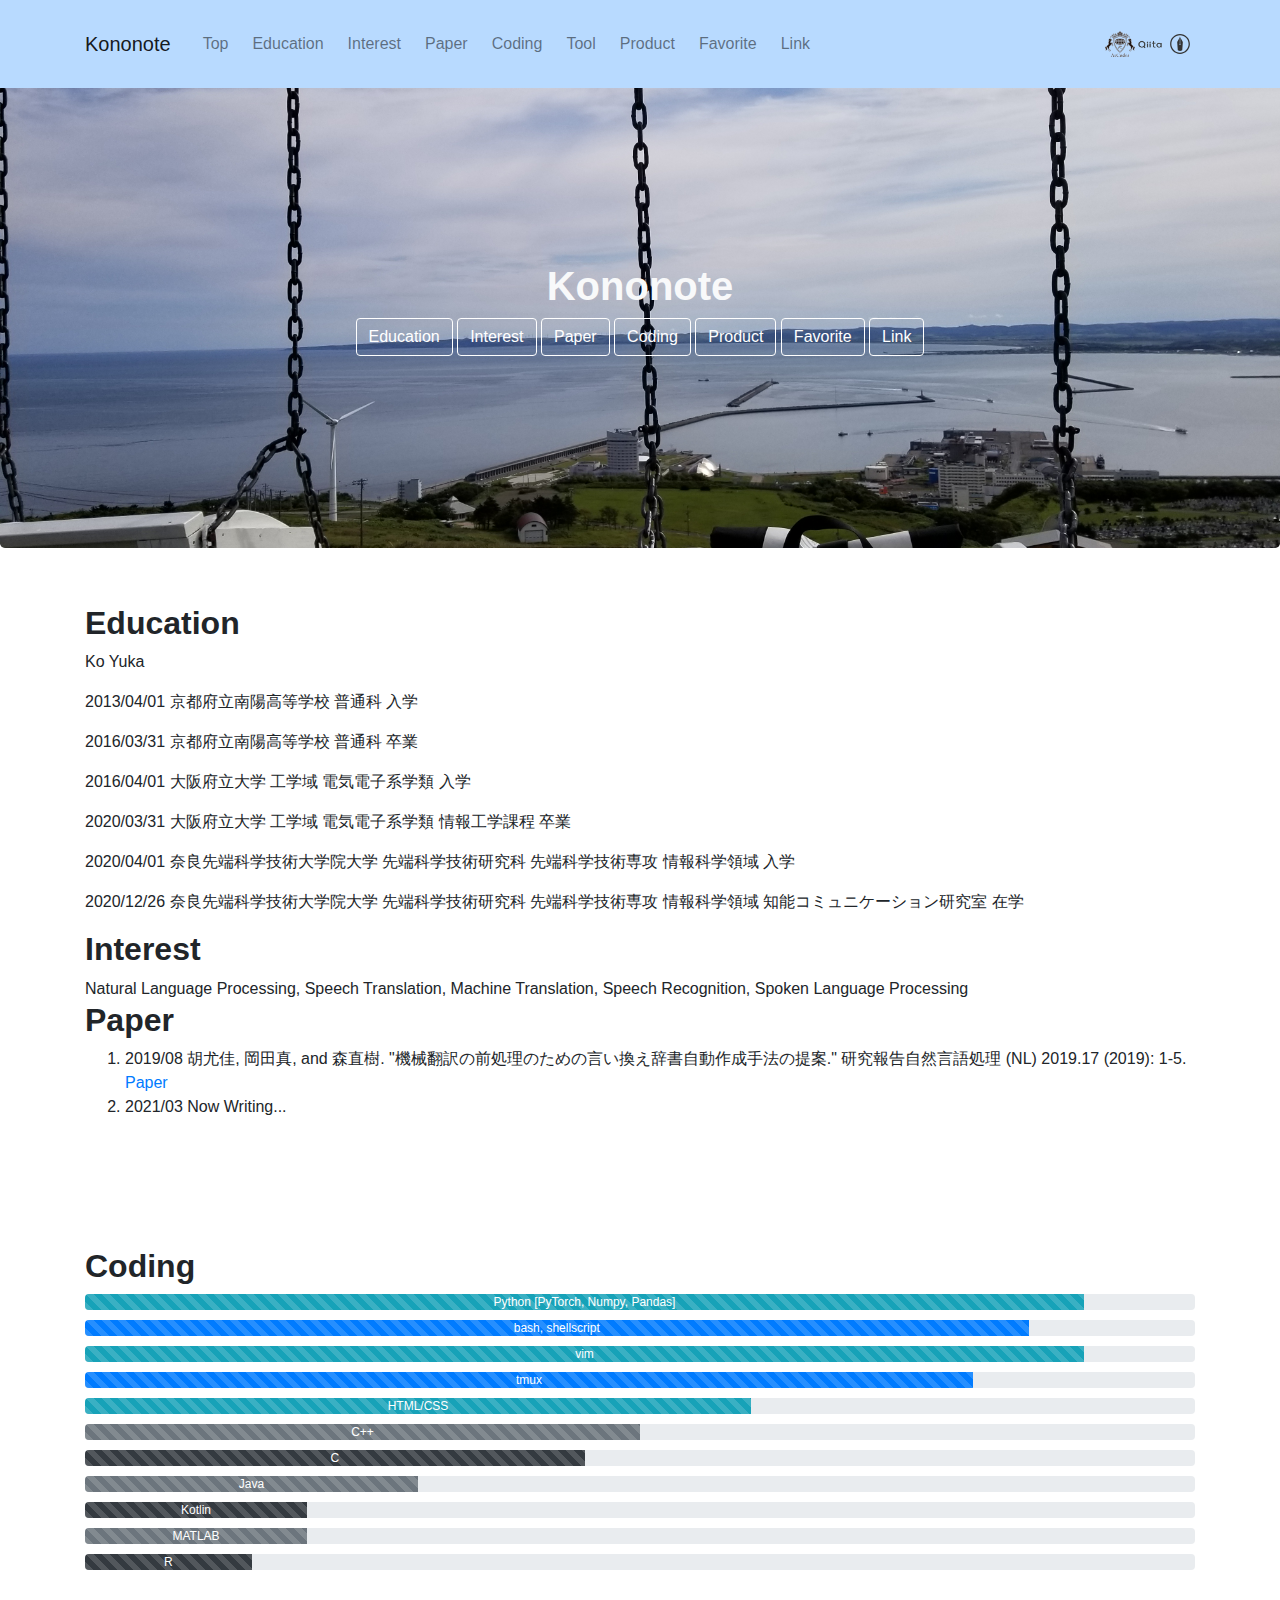
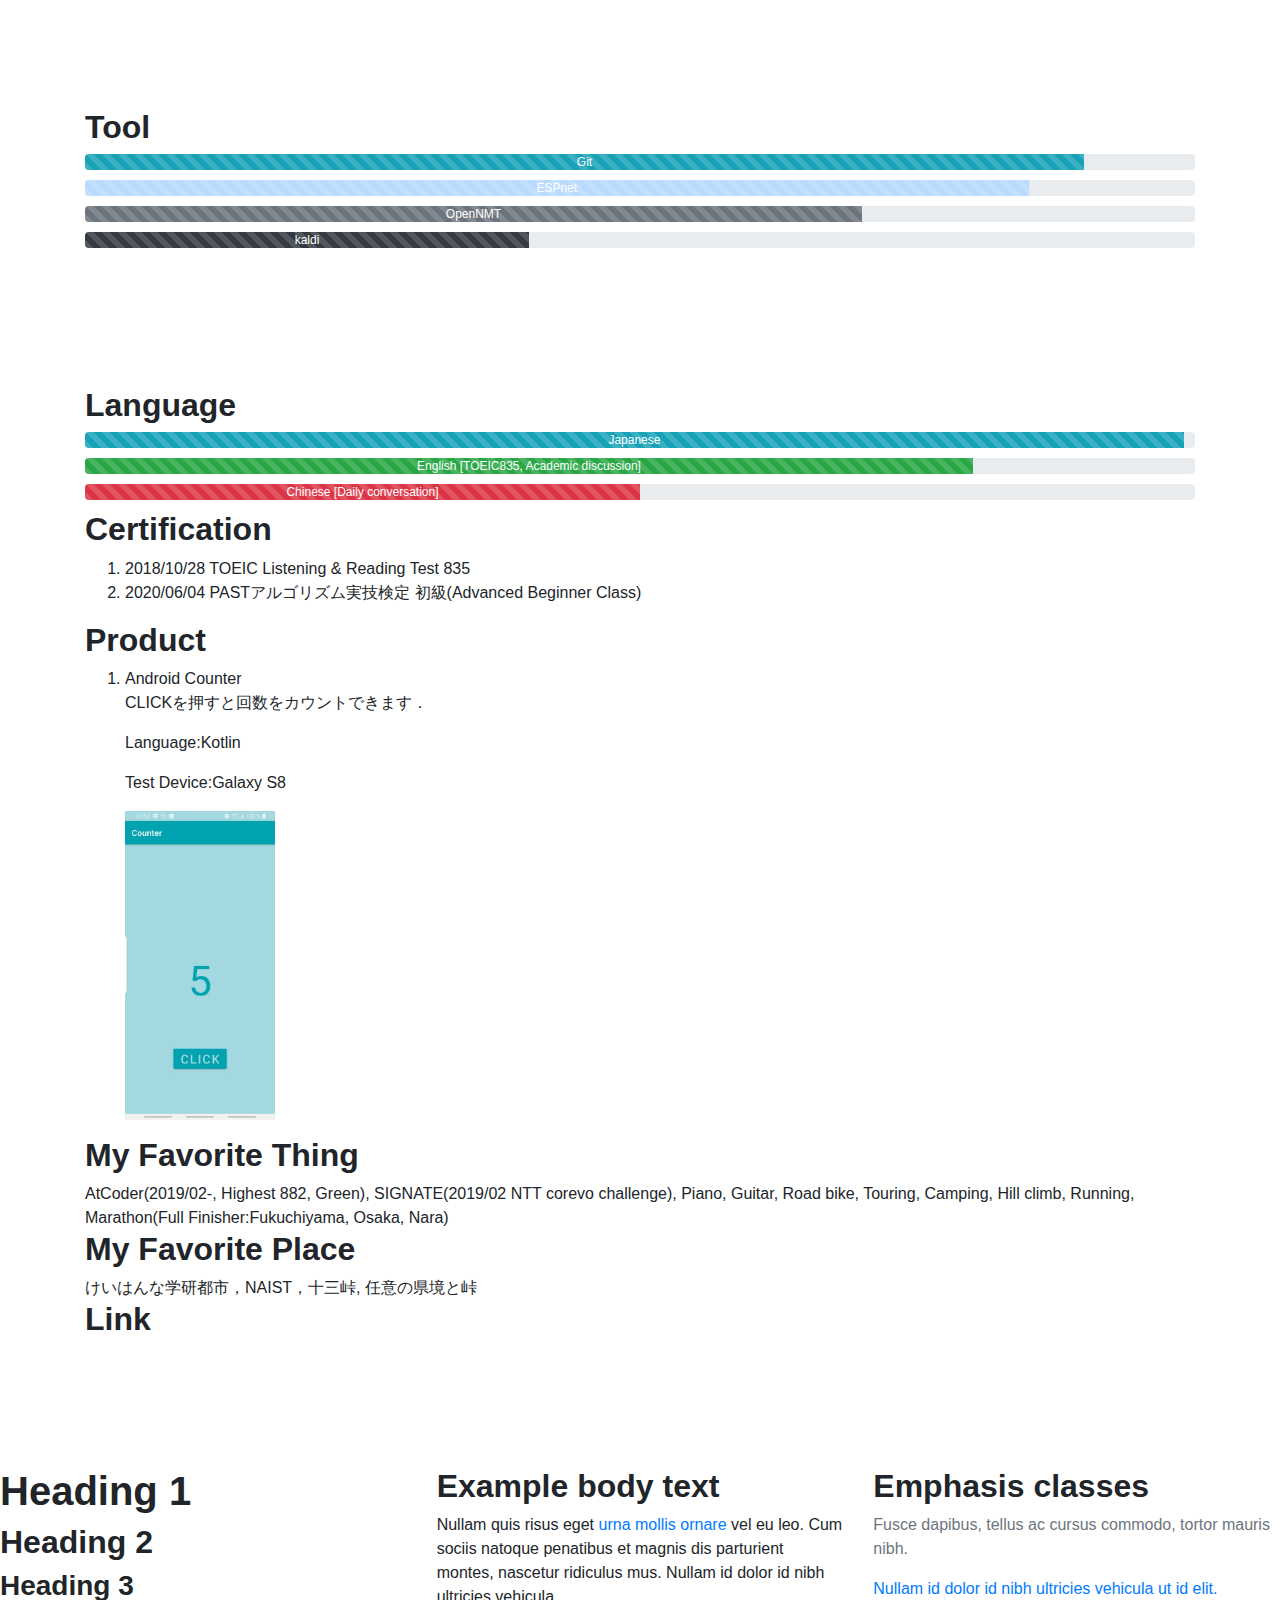
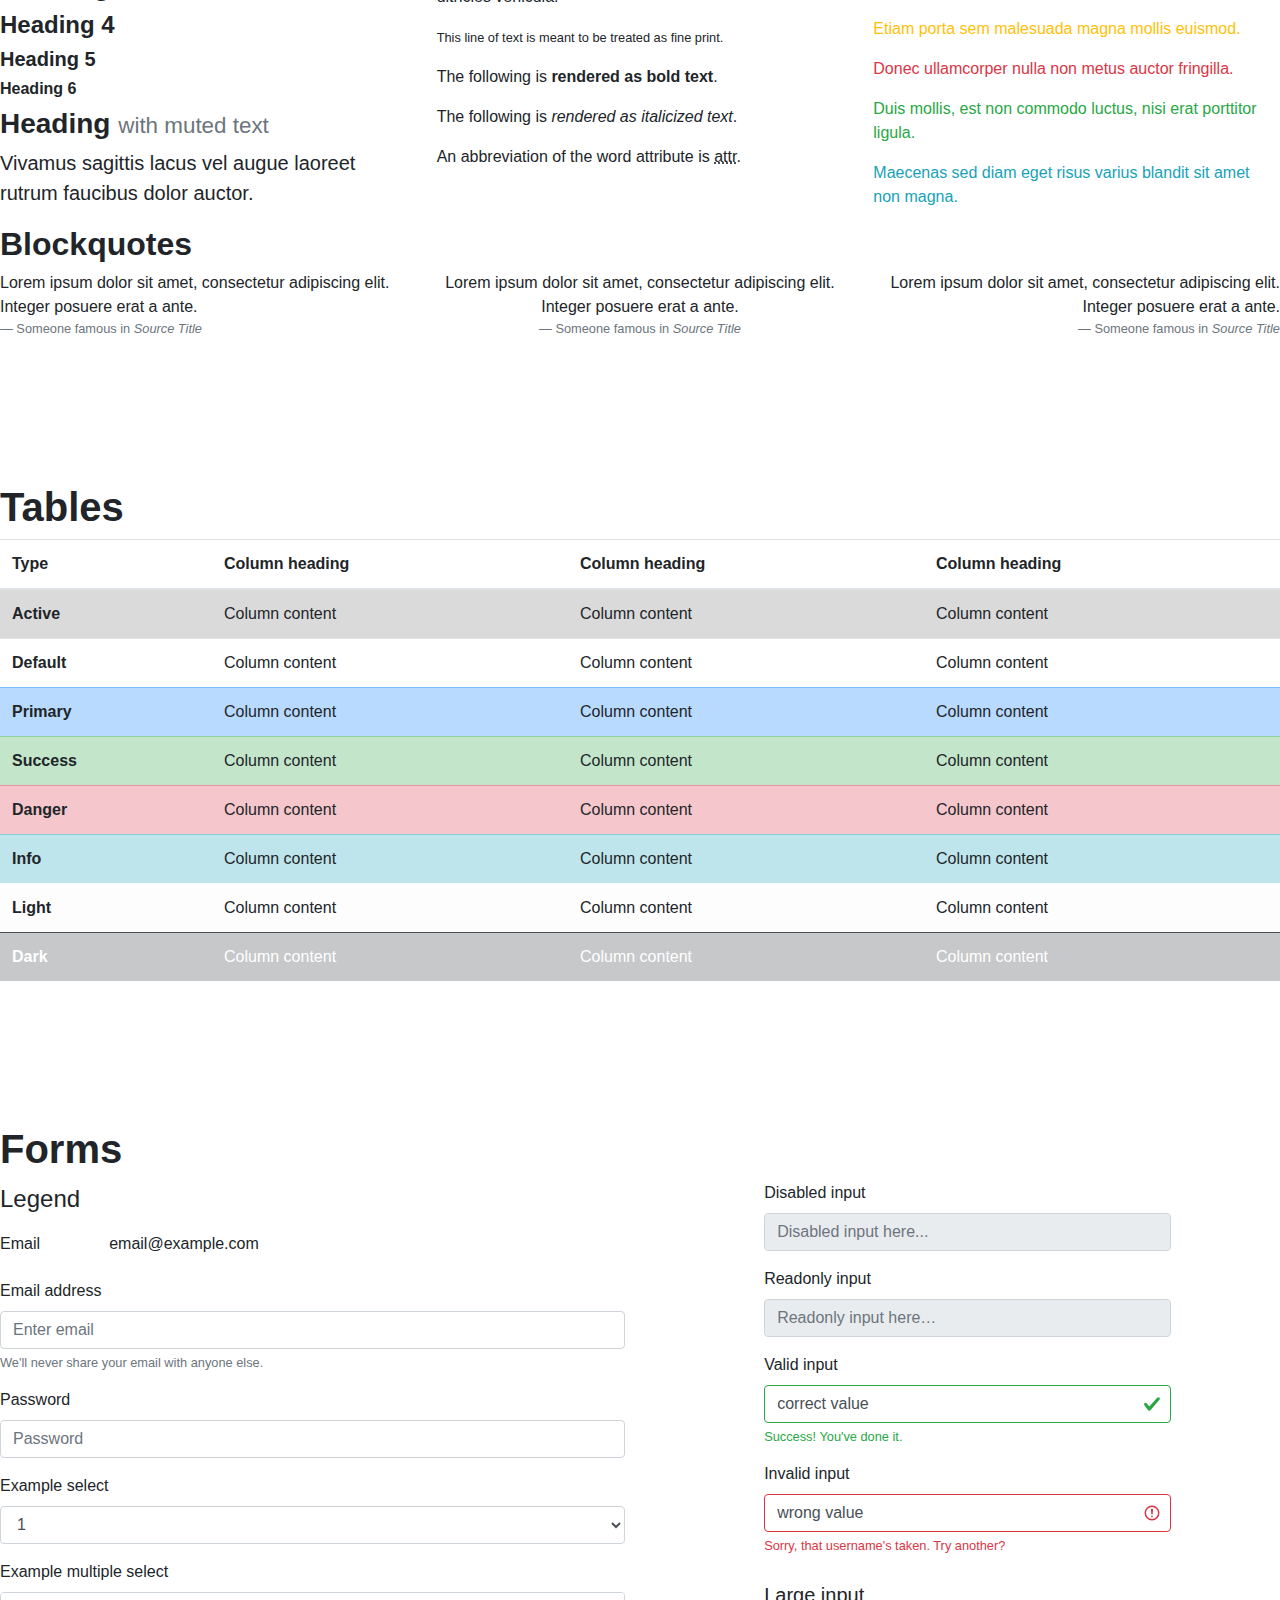
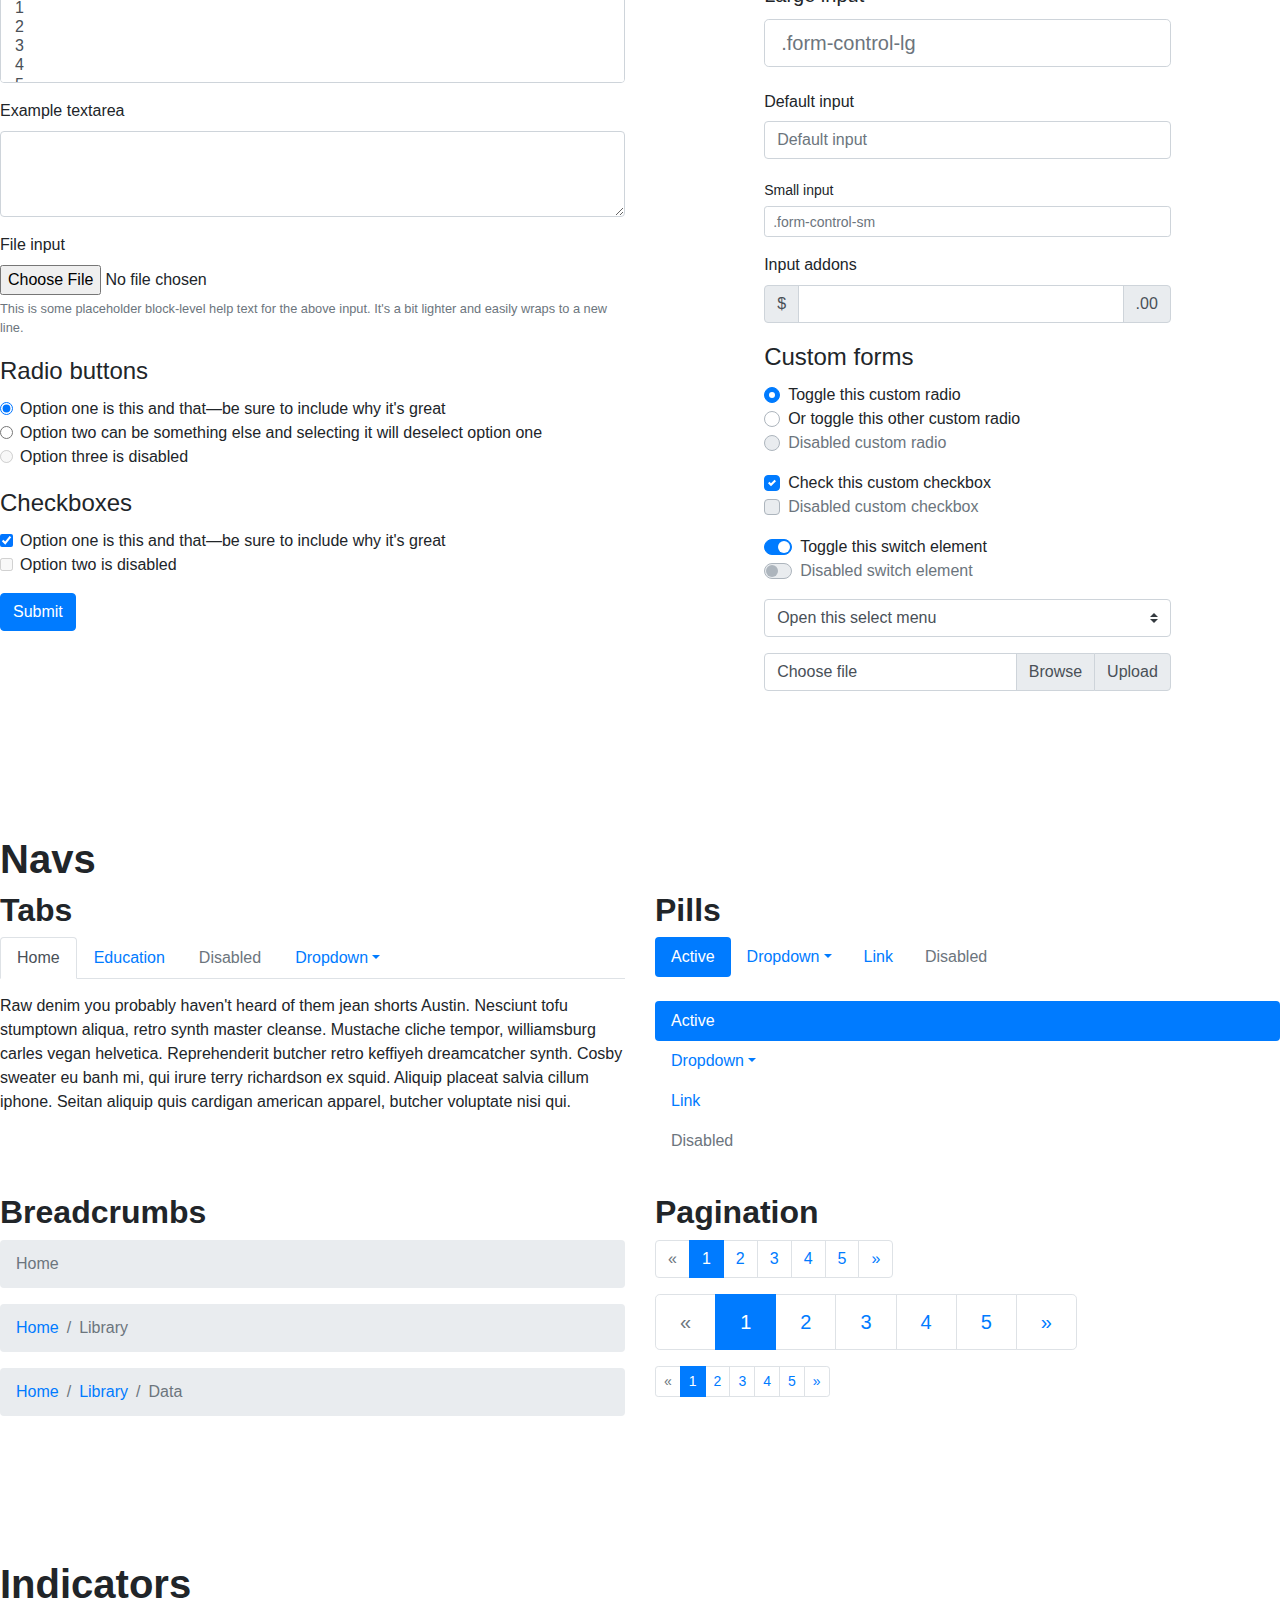
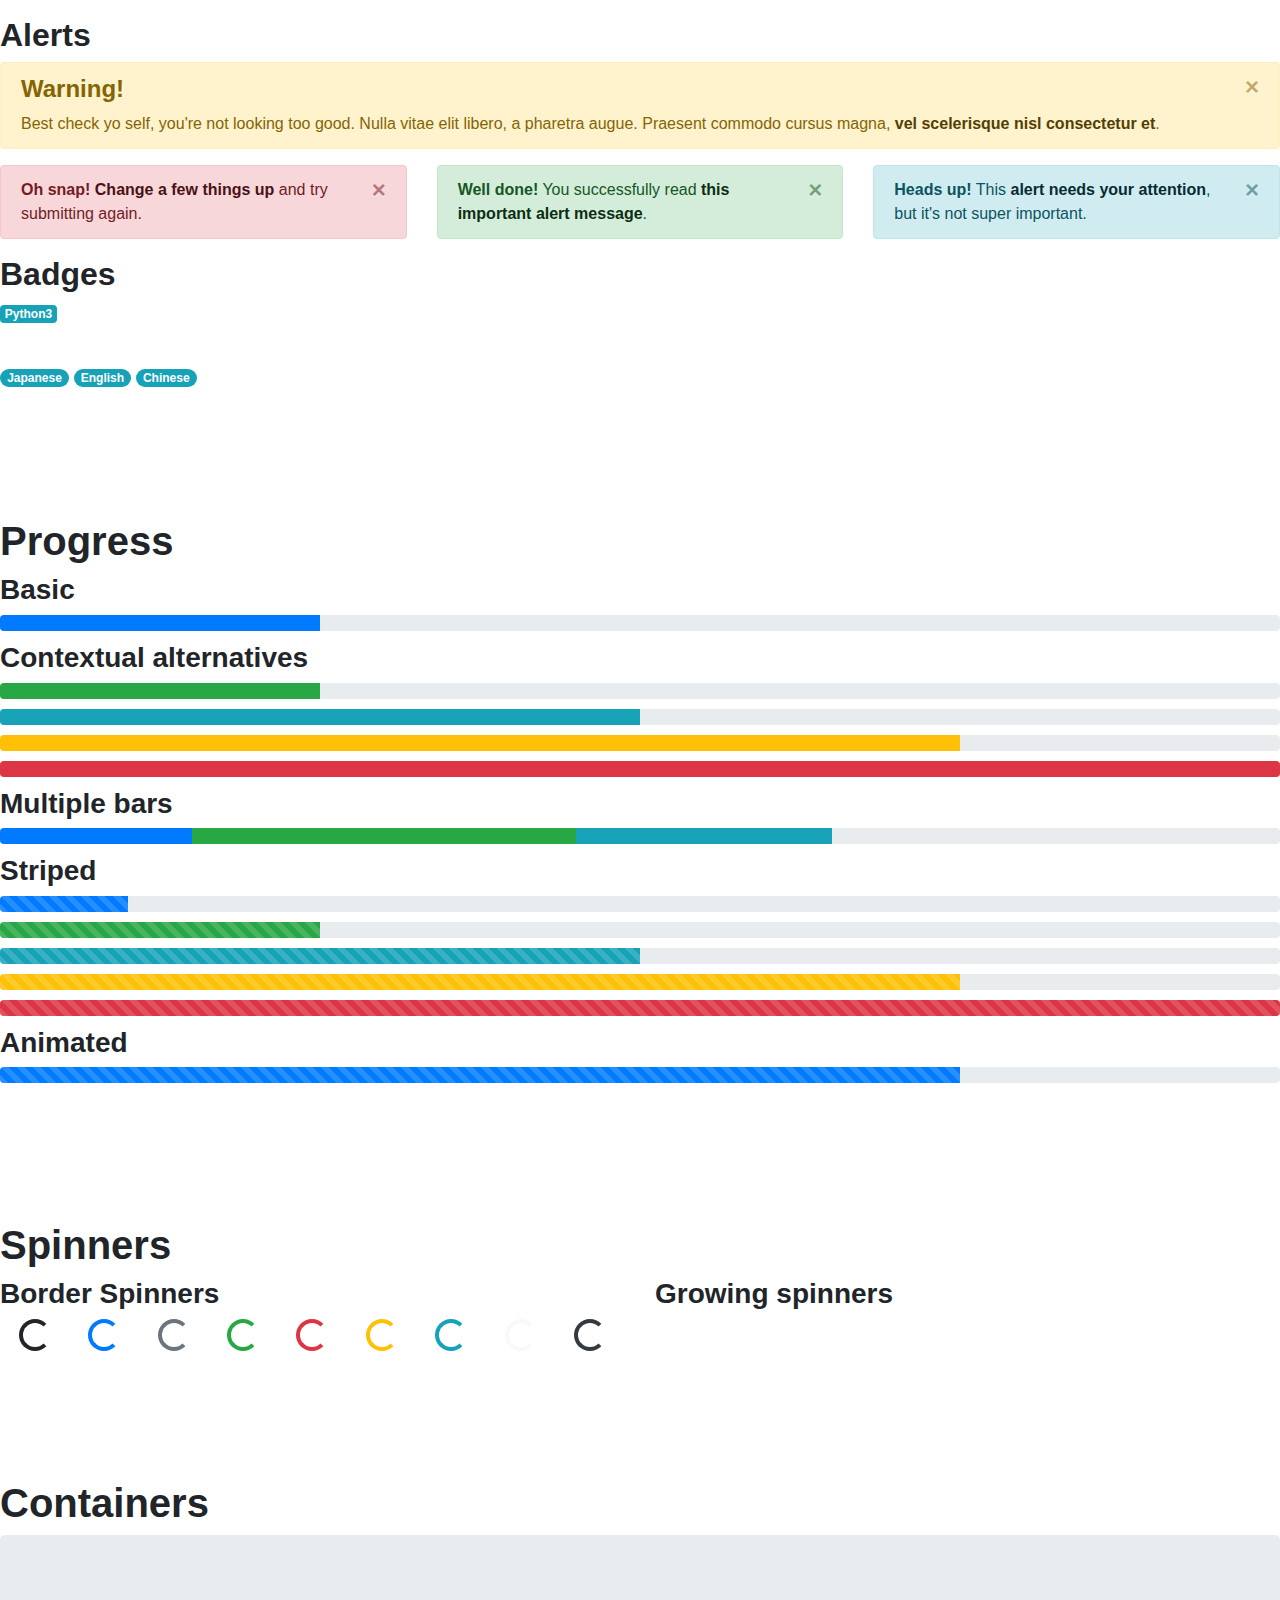
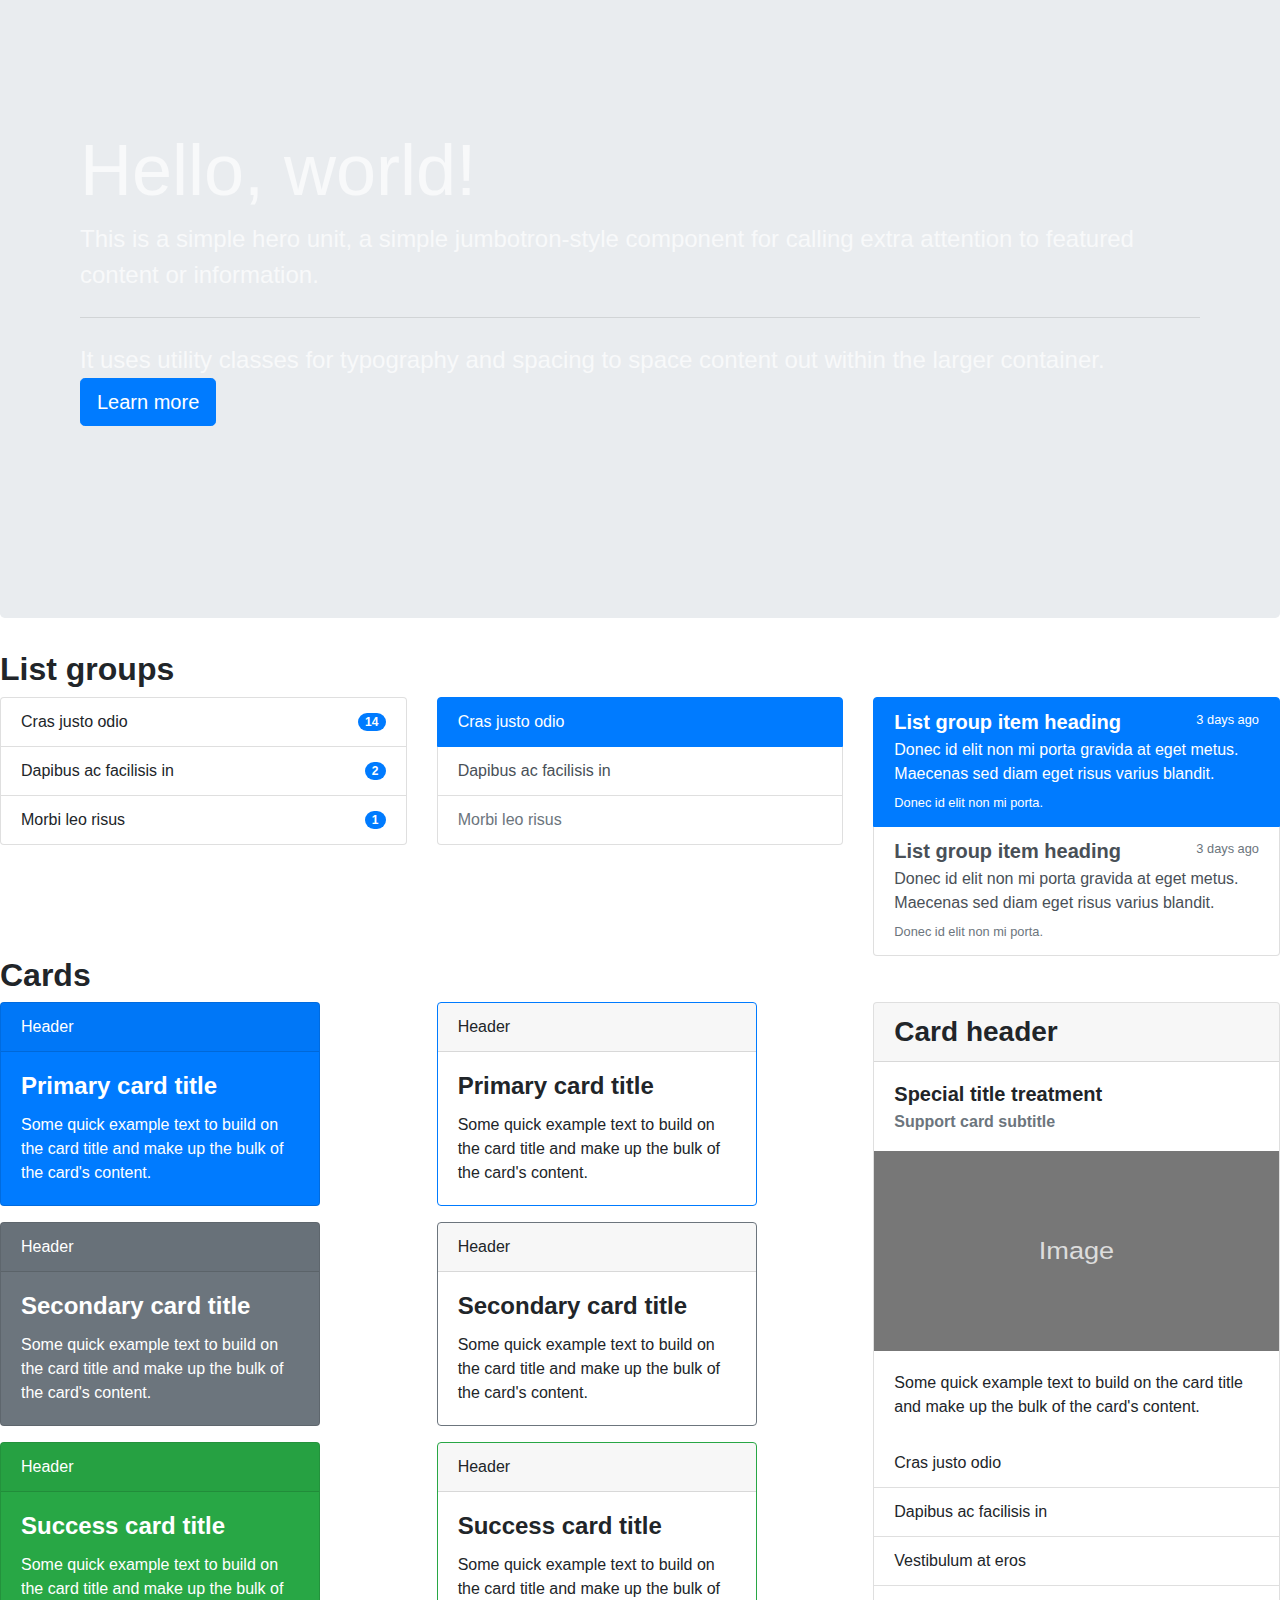
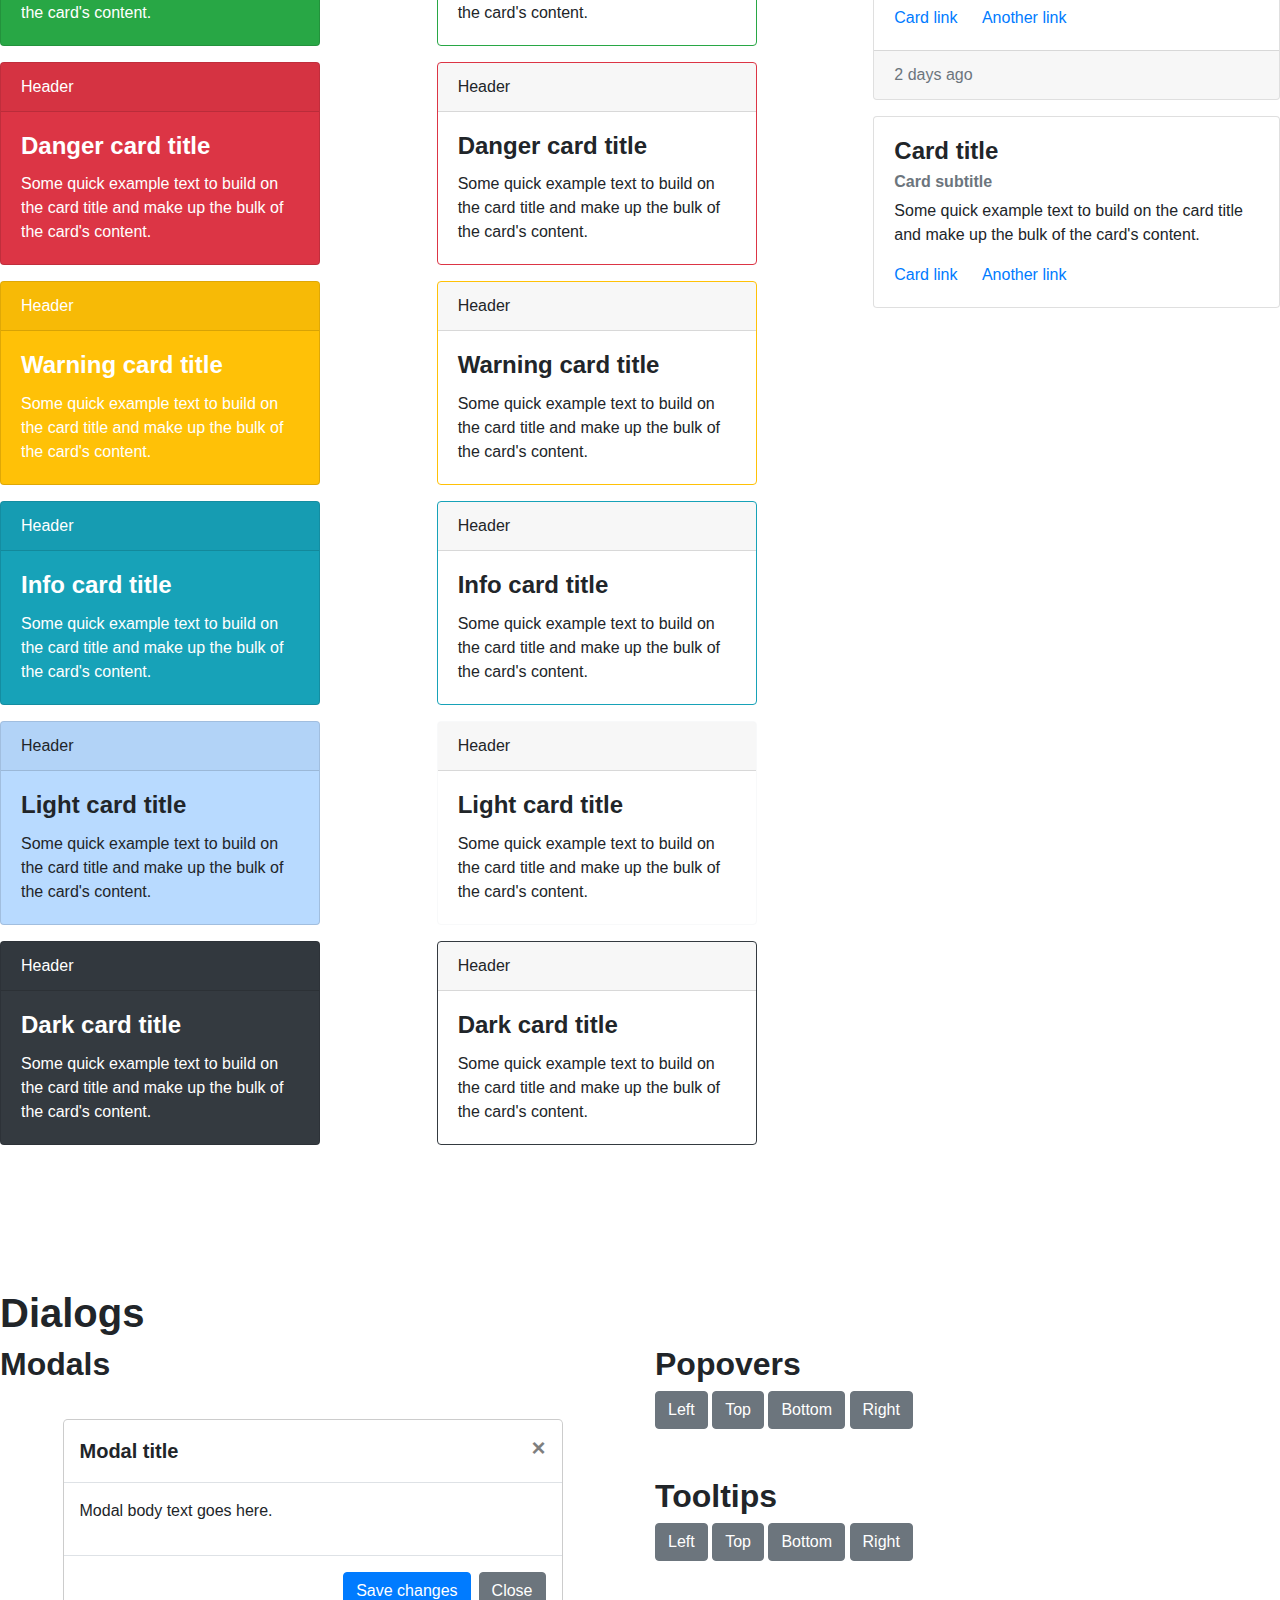
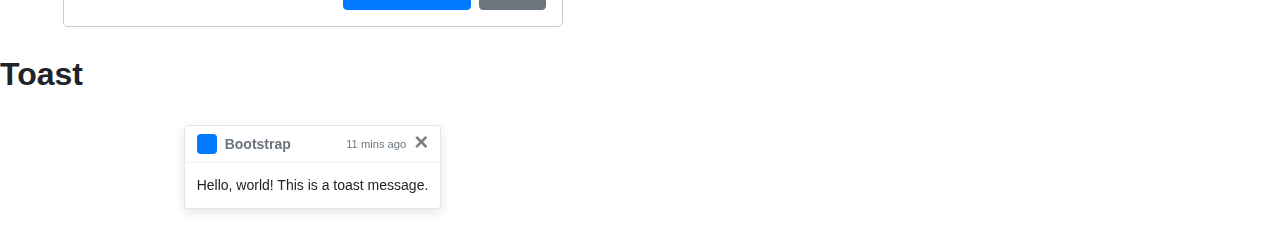
==== commit 8e2a10f9: "[FIX] .img_center" ====
--- a/bootstrap.html
+++ b/bootstrap.html
@@ -344,13 +344,6 @@
   <h2 id="link" class="contents_inner">Link</h2>
 
   <ul>
-    <li><a href="mailto:ko.yuka.kp2@is.naist.jp">NAIST Mail</a> <strong>ko.yuka.kp2@is.naist.jp</strong></li>
-    <li><a href="https://atcoder.jp/users/keiouok">AtCoder</a></li>
-    <li><a href="https://github.com/keiouok">GitHub</a></li>
-    <li><a href="https://www.linkedin.com/in/yuka-ko-8189a41aa/">Linkedin</a></li>
-    <li><a href="https://twitter.com/keiouok">Twitter</a></li>
-    <li><a href="https://qiita.com/keiouok">Qiita</a></li>
-    <li><a href="https://keiouok.github.io/">Home</a></li>
   </ul>
   </div>
 <!--</div>-->
